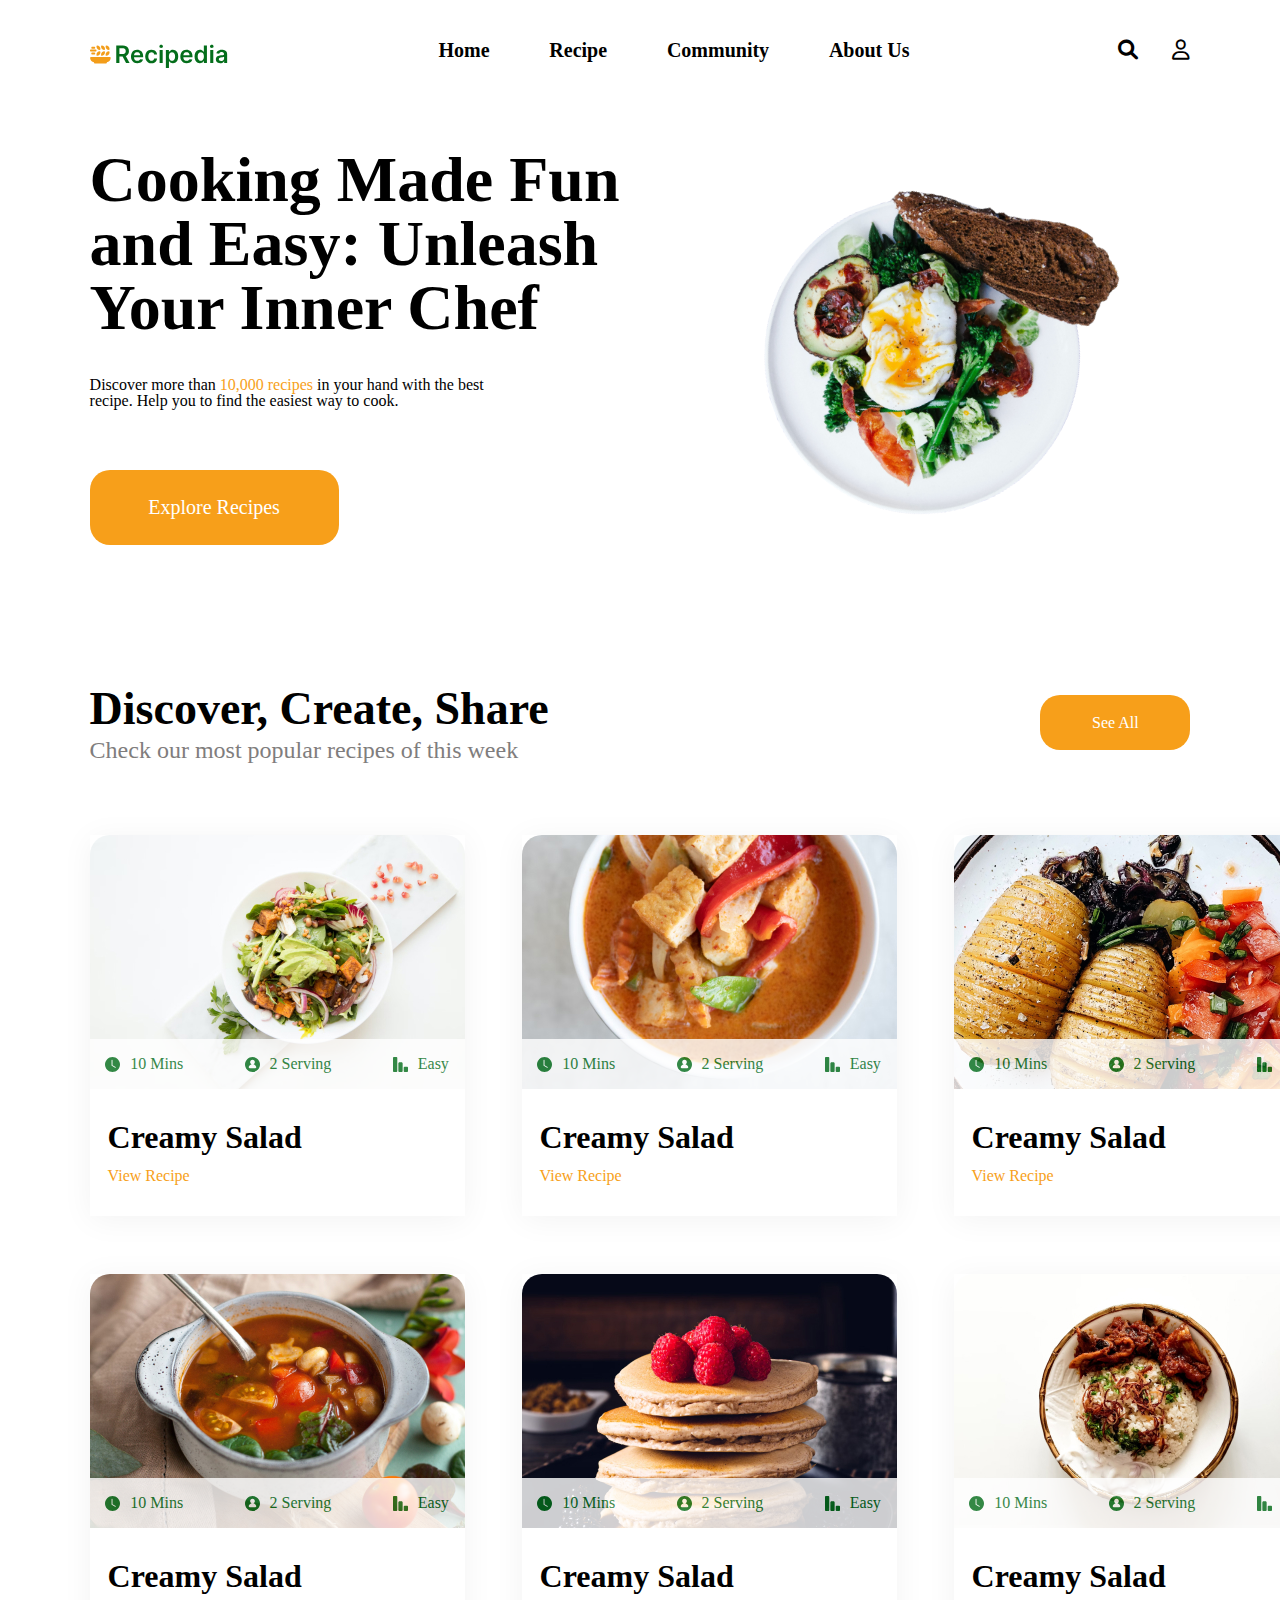
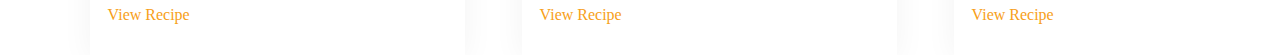
==== index.html @ ea1f7327 "section 2 done" ====
<!DOCTYPE html>
<html lang="en">
<head>
    <meta charset="UTF-8">
    <meta name="viewport" content="width=device-width, initial-scale=1.0">
    <meta name="description" content="Final Project">
    <meta name="keywords" content="HTML,CSS,JavaScript">
    <meta name="author" content="Rusudan Ninidze">
    <meta property="og:title" content="Recipedia" />
    <meta property="og:type" content="website" />
    <meta property="og:url" content="https://ruska-n.github.io/Final-Project/" />
    <meta property="og:image" content="https://www.dropbox.com/scl/fi/abe5uyurcc0xrys8nwly7/section1photo.png?rlkey=qqxj7u2aosk6kwp0aqhfj75lk&st=7ld9cmni&dl=0" />
    <title>Home</title>
    
    <link rel="stylesheet" href="css/reset.css">
    <link rel="stylesheet" href="css/style.css">
    <link rel="stylesheet" href="css/font.css">
    <link rel="stylesheet" href="css/media.css">
    <link rel="stylesheet" href="https://cdnjs.cloudflare.com/ajax/libs/font-awesome/6.0.0/css/all.min.css">
</head>
<body>
    <header>
        <div class="header-block">
            <a href="index.html"><img src="images/logo.svg" alt="logo"></a>
            <nav>
                <ul class="ul-el">
                    <li><a href="index.html">Home</a></li>
                    <li><a href="#">Recipe</a></li>
                    <li><a href="#">Community</a></li>
                    <li><a href="#">About Us</a></li>
                </ul>
            </nav>
            <div>
                <i class="fa-solid fa-magnifying-glass" style="font-size: 20px;"></i>
                <i class="fa-regular fa-user" style="font-size: 20px;"></i>
            </div>
        </div>
    </header>
    <section>
        <div class="section1">
            <div class="section-1-left">
                <div class="main-title">
                    <h1>Cooking Made Fun and Easy: Unleash Your Inner Chef</h1>
                    <p>Discover more than <span style="color: var(--orange);">10,000 recipes</span> in your hand with the best recipe. Help you to find the easiest way to cook.</p>
                </div>
                <div class="orange-click">
                    <p>Explore Recipes</p>
                </div>
            </div>
            <div class="section-1-right">
                <img src="images/section1photo.png" alt="section1photo">
            </div>
        </div>
    </section>
    <section>
        <div class="section2">
            <div class="section-2-title">
                <div class="title-2">
                    <h2>Discover, Create, Share</h2>
                    <p>Check our most popular recipes of this week</p>
                </div>
                <div class="see-all">
                    <p>See All</p>
                </div>
            </div>
            <div class="section-2-grid">
                <div class="recipe">
                    <div class="plate recipe-1">
                        <div class="text-on-plate">
                            <div class="green-icons">
                                <img src="images/clock-icon.svg" alt="clock" class="icon">
                                <p>10 Mins</p>
                            </div>
                            <div class="green-icons">
                                <img src="images/user-icon.svg" alt="person" class="icon">
                                <p>2 Serving</p>
                            </div>
                            <div class="green-icons">
                                <img src="images/stairs-icon.svg" alt="level" class="icon">
                                <p>Easy</p>
                            </div>
                        </div>
                    </div>
                    <div class="recipe-title">
                        <h3>Creamy Salad</h3>
                        <p class="view-recipe">View Recipe</p>
                    </div>
                </div>
                <div class="recipe">
                    <div class="plate recipe-2">
                        <div class="text-on-plate">
                            <div class="green-icons">
                                <img src="images/clock-icon.svg" alt="clock" class="icon">
                                <p>10 Mins</p>
                            </div>
                            <div class="green-icons">
                                <img src="images/user-icon.svg" alt="person" class="icon">
                                <p>2 Serving</p>
                            </div>
                            <div class="green-icons">
                                <img src="images/stairs-icon.svg" alt="level" class="icon">
                                <p>Easy</p>
                            </div>
                        </div>
                    </div>
                    <div class="recipe-title">
                        <h3>Creamy Salad</h3>
                        <p class="view-recipe">View Recipe</p>
                    </div>
                </div>
                <div class="recipe">
                    <div class="plate recipe-3">
                        <div class="text-on-plate">
                            <div class="green-icons">
                                <img src="images/clock-icon.svg" alt="clock" class="icon">
                                <p>10 Mins</p>
                            </div>
                            <div class="green-icons">
                                <img src="images/user-icon.svg" alt="person" class="icon">
                                <p>2 Serving</p>
                            </div>
                            <div class="green-icons">
                                <img src="images/stairs-icon.svg" alt="level" class="icon">
                                <p>Easy</p>
                            </div>
                        </div>
                    </div>
                    <div class="recipe-title">
                        <h3>Creamy Salad</h3>
                        <p class="view-recipe">View Recipe</p>
                    </div>
                </div>
                <div class="recipe">
                    <div class="plate recipe-4">
                        <div class="text-on-plate">
                            <div class="green-icons">
                                <img src="images/clock-icon.svg" alt="clock" class="icon">
                                <p>10 Mins</p>
                            </div>
                            <div class="green-icons">
                                <img src="images/user-icon.svg" alt="person" class="icon">
                                <p>2 Serving</p>
                            </div>
                            <div class="green-icons">
                                <img src="images/stairs-icon.svg" alt="level" class="icon">
                                <p>Easy</p>
                            </div>
                        </div>
                    </div>
                    <div class="recipe-title">
                        <h3>Creamy Salad</h3>
                        <p class="view-recipe">View Recipe</p>
                    </div>
                </div>
                <div class="recipe">
                    <div class="plate recipe-5">
                        <div class="text-on-plate">
                            <div class="green-icons">
                                <img src="images/clock-icon.svg" alt="clock" class="icon">
                                <p>10 Mins</p>
                            </div>
                            <div class="green-icons">
                                <img src="images/user-icon.svg" alt="person" class="icon">
                                <p>2 Serving</p>
                            </div>
                            <div class="green-icons">
                                <img src="images/stairs-icon.svg" alt="level" class="icon">
                                <p>Easy</p>
                            </div>
                        </div>
                    </div>
                    <div class="recipe-title">
                        <h3>Creamy Salad</h3>
                        <p class="view-recipe">View Recipe</p>
                    </div>
                </div>
                <div class="recipe">
                    <div class="plate recipe-6">
                        <div class="text-on-plate">
                            <div class="green-icons">
                                <img src="images/clock-icon.svg" alt="clock" class="icon">
                                <p>10 Mins</p>
                            </div>
                            <div class="green-icons">
                                <img src="images/user-icon.svg" alt="person" class="icon">
                                <p>2 Serving</p>
                            </div>
                            <div class="green-icons">
                                <img src="images/stairs-icon.svg" alt="level" class="icon">
                                <p>Easy</p>
                            </div>
                        </div>
                    </div>
                    <div class="recipe-title">
                        <h3>Creamy Salad</h3>
                        <p class="view-recipe">View Recipe</p>
                    </div>
                </div>
            </div>

        </div>
    </section>
    
</body>
</html>
---- css/style.css ----
:root {
    --orange: #F79F1A;
    --green: #046E1B;
}

/* header styles */
.header-block {
    padding-top: 40px;
    padding-bottom: 40px;
    margin: 0 auto;
    display: flex;
    justify-content: space-between;
    width: 86%;
}
.ul-el {
    display: flex;
    width: 471px;
    column-gap: 50px;
    justify-content: space-between;
    font-size: 20px;
    font-weight: bold;
}
.fa-solid {
    margin-right: 30px;
}
a {
    color: black;
}

/* section 1 styles */
.section1 {
    max-width: 1239.53px;
    width: 86%;
    margin: 0 auto;
    display: flex;
    align-items: center;
}
.section-1-left {
    max-width: 610px;
}
.main-title h1 {
    font-size: 64px;
    font-weight: bold;
}
.main-title p {
    margin-top: 37px;
    margin-bottom: 61px;
    max-width: 424px;
}
.orange-click {
    width: 249px;
    height: 75px;
    background-color: var(--orange);
    color: white;
    border-radius: 20px;
    align-content: center;
    text-align: center;
    font-size: 20px;
}
.section-1-right {
    max-width: 629.53px;
    max-height: 680px;
}
.section-1-right img {
    width: 100%;
    height: 100%;
}

/* section 2 styles */
.section2 {
    max-width: 1239.53px;
    width: 86%;
    margin: 0 auto;
    padding-top: 100px;
}
.section-2-title {
    display: flex;
    justify-content: space-between;
    align-items: center;
    margin-bottom: 70px;
}
.title-2 h2 {
    font-size: 46px;
    font-weight: bold;
    line-height: 55.7px;
}
.title-2 p {
    font-size: 24px;
    color: #7F7D7D;
    line-height: 29px;
}
.see-all {
    width: 150px;
    height: 55px;
    background-color: var(--orange);
    color: white;
    align-content: center;
    text-align: center;
    border-radius: 20px;
}
.section-2-grid {
    display: grid;
    width: 100%;
    grid-template-columns: repeat(3, 1fr);
    gap: 58px 57px;
}
.plate {
    width: 375px;
    height: 254px;
    position: relative;
    border-radius: 20px 20px 0 0;
}
.recipe-1{
    background-image: url(../images/image8.jpg);
    background-size: cover;
    background-position: center;
}
.recipe-2{
    background-image: url(../images/image11.jpg);
    background-size: cover;
    background-position: center;
}
.recipe-3{
    background-image: url(../images/image7.jpg);
    background-size: cover;
    background-position: center;
}
.recipe-4{
    background-image: url(../images/image10.jpg);
    background-size: cover;
    background-position: center;
}
.recipe-5{
    background-image: url(../images/image6.jpg);
    background-size: cover;
    background-position: center;
}
.recipe-6{
    background-image: url(../images/image9.jpg);
    background-size: cover;
    background-position: center;
}
.text-on-plate {
    position: absolute;
    bottom: 0;
    width: 100%;
    height: 50px;
    background-color: white;
    color: var(--green);
    opacity: 0.8;
    display: flex;
    justify-content: space-around;
    gap: 30px;
}
.green-icons {
    display: flex;
    align-items: center;
    gap: 10px
}
.icon {
    width: 15px;
    height: 15px;
}
.recipe-title {
    padding: 32px 0 32px 18px;
}
.recipe-title h3 {
    font-size: 32px;
    font-weight: 600;
    margin-bottom: 15px;
}
.view-recipe {
    color: var(--orange);
}
.recipe {
    box-shadow: 0px 4px 30px rgba(0, 0, 0, 0.05)
}
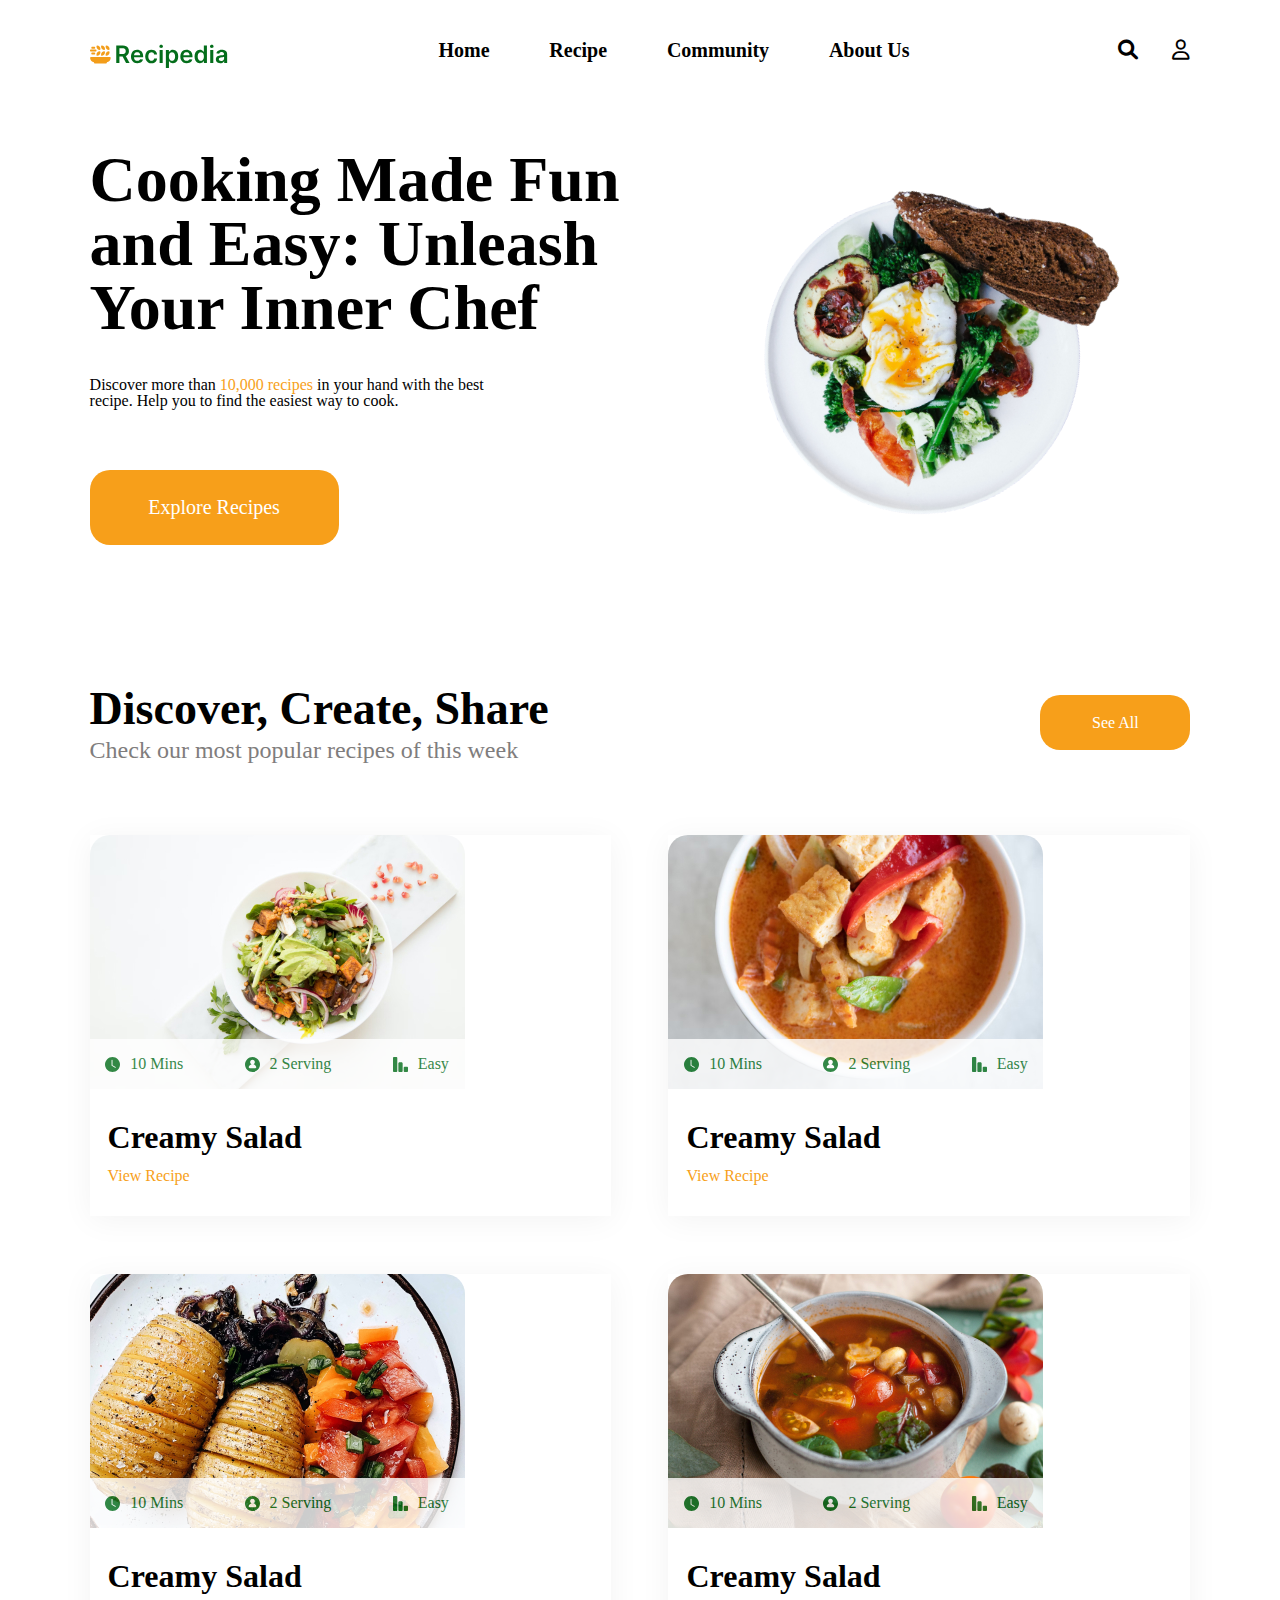
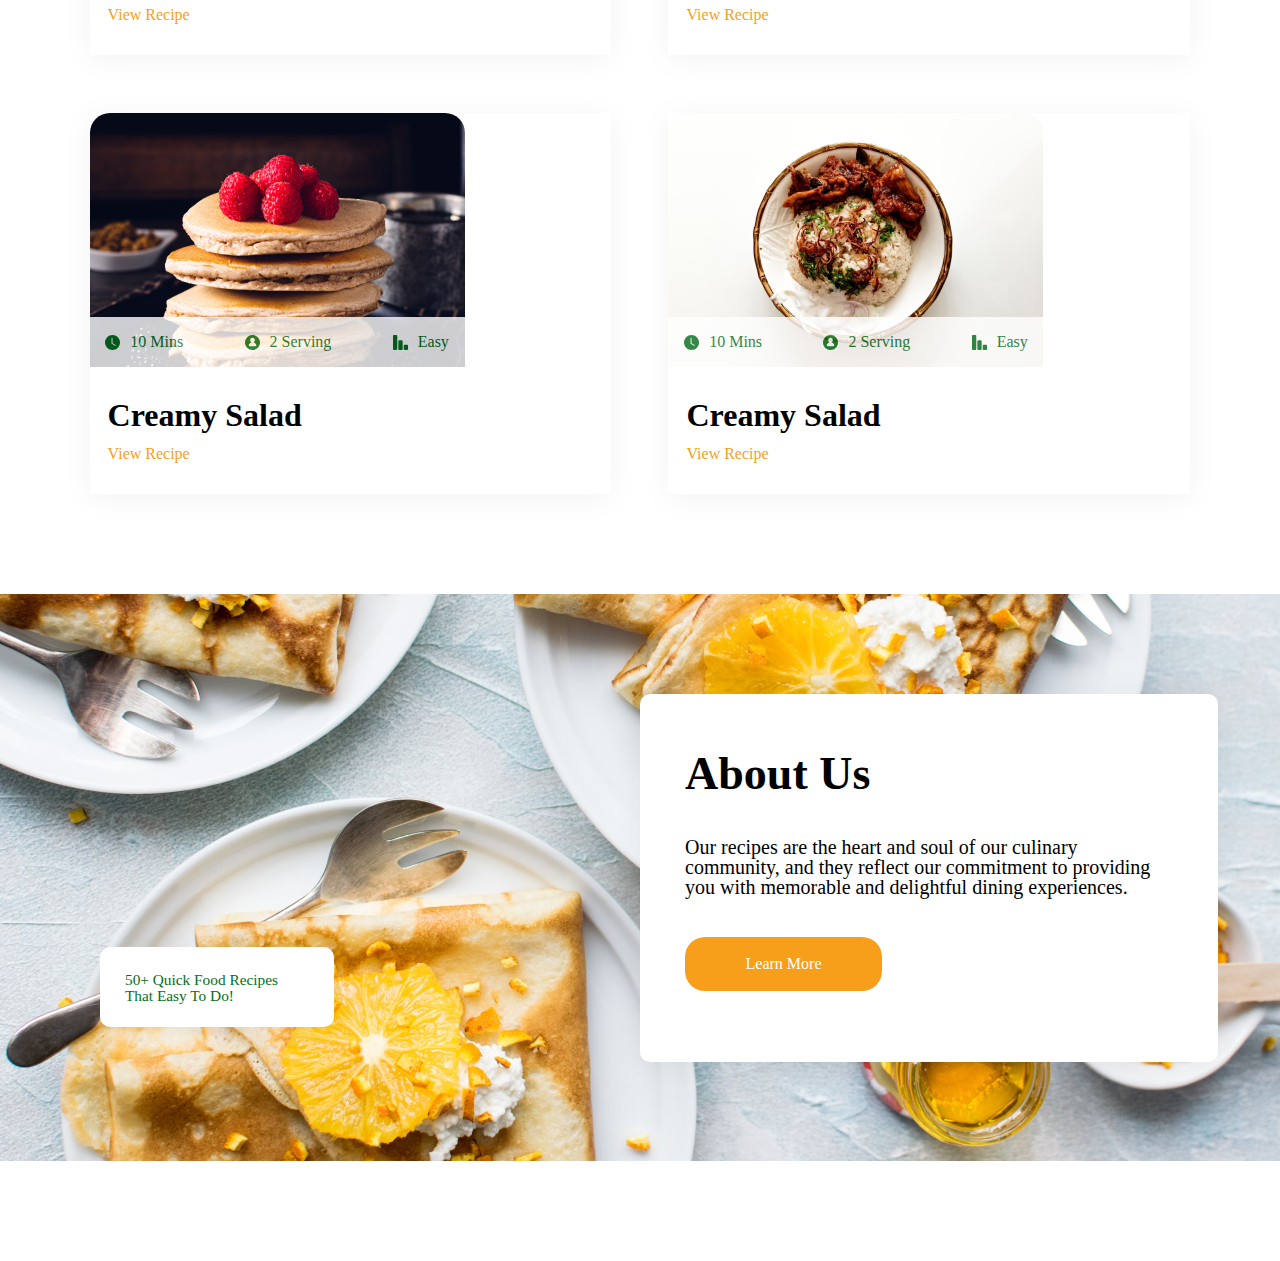
==== commit c83891db: "section 3 done" ====
--- a/index.html
+++ b/index.html
@@ -24,10 +24,10 @@
             <a href="index.html"><img src="images/logo.svg" alt="logo"></a>
             <nav>
                 <ul class="ul-el">
-                    <li><a href="index.html">Home</a></li>
-                    <li><a href="#">Recipe</a></li>
-                    <li><a href="#">Community</a></li>
-                    <li><a href="#">About Us</a></li>
+                    <li><a class="nav-a" href="index.html">Home</a></li>
+                    <li><a class="nav-a" href="#rec-sec">Recipe</a></li>
+                    <li><a class="nav-a" href="#">Community</a></li>
+                    <li><a class="nav-a" href="#about-section">About Us</a></li>
                 </ul>
             </nav>
             <div>
@@ -52,7 +52,7 @@
             </div>
         </div>
     </section>
-    <section>
+    <section id="rec-sec">
         <div class="section2">
             <div class="section-2-title">
                 <div class="title-2">
@@ -83,7 +83,7 @@
                     </div>
                     <div class="recipe-title">
                         <h3>Creamy Salad</h3>
-                        <p class="view-recipe">View Recipe</p>
+                        <p><a href="#section3" class="view-recipe">View Recipe</a></p>
                     </div>
                 </div>
                 <div class="recipe">
@@ -105,7 +105,7 @@
                     </div>
                     <div class="recipe-title">
                         <h3>Creamy Salad</h3>
-                        <p class="view-recipe">View Recipe</p>
+                        <p><a href="#section3" class="view-recipe">View Recipe</a></p>
                     </div>
                 </div>
                 <div class="recipe">
@@ -127,7 +127,7 @@
                     </div>
                     <div class="recipe-title">
                         <h3>Creamy Salad</h3>
-                        <p class="view-recipe">View Recipe</p>
+                        <p><a href="#section3" class="view-recipe">View Recipe</a></p>
                     </div>
                 </div>
                 <div class="recipe">
@@ -149,7 +149,7 @@
                     </div>
                     <div class="recipe-title">
                         <h3>Creamy Salad</h3>
-                        <p class="view-recipe">View Recipe</p>
+                        <p><a href="#section3" class="view-recipe">View Recipe</a></p>
                     </div>
                 </div>
                 <div class="recipe">
@@ -171,7 +171,7 @@
                     </div>
                     <div class="recipe-title">
                         <h3>Creamy Salad</h3>
-                        <p class="view-recipe">View Recipe</p>
+                        <p><a href="#section3" class="view-recipe">View Recipe</a></p>
                     </div>
                 </div>
                 <div class="recipe">
@@ -193,11 +193,28 @@
                     </div>
                     <div class="recipe-title">
                         <h3>Creamy Salad</h3>
-                        <p class="view-recipe">View Recipe</p>
+                        <p><a href="#section3" class="view-recipe">View Recipe</a></p>
                     </div>
                 </div>
             </div>
 
+        </div>
+    </section>
+    <section id="about-section">
+        <div class="section3">
+            <div class="tiny-green">
+                <p>50+ Quick Food Recipes 
+                    That Easy To Do!</p>
+            </div>
+            <div class="about">
+                <div class="about-us">
+                    <h2>About Us</h2>
+                    <p>Our recipes are the heart and soul of our culinary community, and they reflect our commitment to providing you with memorable and delightful dining experiences.</p>
+                </div>
+                <div class="learn-more">
+                    <p>Learn More</p>
+                </div>
+            </div>
         </div>
     </section>
     
--- a/css/style.css
+++ b/css/style.css
@@ -2,7 +2,9 @@
     --orange: #F79F1A;
     --green: #046E1B;
 }
-
+html {
+    scroll-behavior: smooth;
+  }
 /* header styles */
 .header-block {
     padding-top: 40px;
@@ -19,6 +21,25 @@
     justify-content: space-between;
     font-size: 20px;
     font-weight: bold;
+}
+.nav-a {
+    position: relative;
+}
+.nav-a::after {
+    content: "";
+    height: 1px;
+    width: 0%;
+    position: absolute;
+    bottom: 0;
+    left: 0;
+    background-color: var(--orange);
+    transition: all 0.5s;
+}
+.nav-a:hover {
+    color: var(--green);
+}
+.nav-a:hover::after {
+    width: 100%;
 }
 .fa-solid {
     margin-right: 30px;
@@ -101,7 +122,7 @@
 .section-2-grid {
     display: grid;
     width: 100%;
-    grid-template-columns: repeat(3, 1fr);
+    grid-template-columns: repeat(auto-fit, minmax(375px, 1fr));
     gap: 58px 57px;
 }
 .plate {
@@ -171,7 +192,80 @@
 }
 .view-recipe {
     color: var(--orange);
+    position: relative;
+}
+.view-recipe::after {
+    content: "";
+    height: 1px;
+    width: 0%;
+    position: absolute;
+    bottom: 0;
+    left: 0;
+    background-color: var(--orange);
+    transition: all 0.5s;
+}
+.view-recipe:hover::after {
+    width: 100%;
 }
 .recipe {
     box-shadow: 0px 4px 30px rgba(0, 0, 0, 0.05)
 }
+
+
+/* section 3 styles */
+.section3 {
+    width: 100%;
+    height: 567px;
+    background-image: url(../images/section3photo.jpg);
+    background-repeat: no-repeat;
+    background-size: cover;
+    background-position: center;
+    margin: 100px 0;
+    position: relative;
+}
+.tiny-green {
+    position: absolute;
+    width: 233.96px;
+    height: 80px;
+    background-color: white;
+    bottom: 134px;
+    left: 100px;
+    border-radius: 20px;
+    font-size: 15.34px;
+    color: var(--green);
+    text-align: left;
+    align-content: center;
+    padding: 25px;
+    border-radius: 10px;
+    box-shadow: 0 0 30px rgba(0, 0, 0, 0.05);
+}
+.about {
+    position: absolute;
+    width: 578px;
+    height: 368px;
+    background-color: white;
+    top: 50%;
+    left: 50%;
+    transform: translatey(-50%);
+    border-radius: 10px;
+    box-shadow: 0 0 30px rgba(0, 0, 0, 0.05);
+    padding: 57px 45px;
+}
+.about-us h2 {
+    font-size: 46px;
+    font-weight: 600;
+}
+.about-us p {
+    font-size: 20px;
+    margin-top: 40px;
+    margin-bottom: 40px;
+}
+.learn-more {
+    width: 197px;
+    height: 54px;
+    background-color: var(--orange);
+    color: white;
+    text-align: center;
+    align-content: center;
+    border-radius: 20px;
+}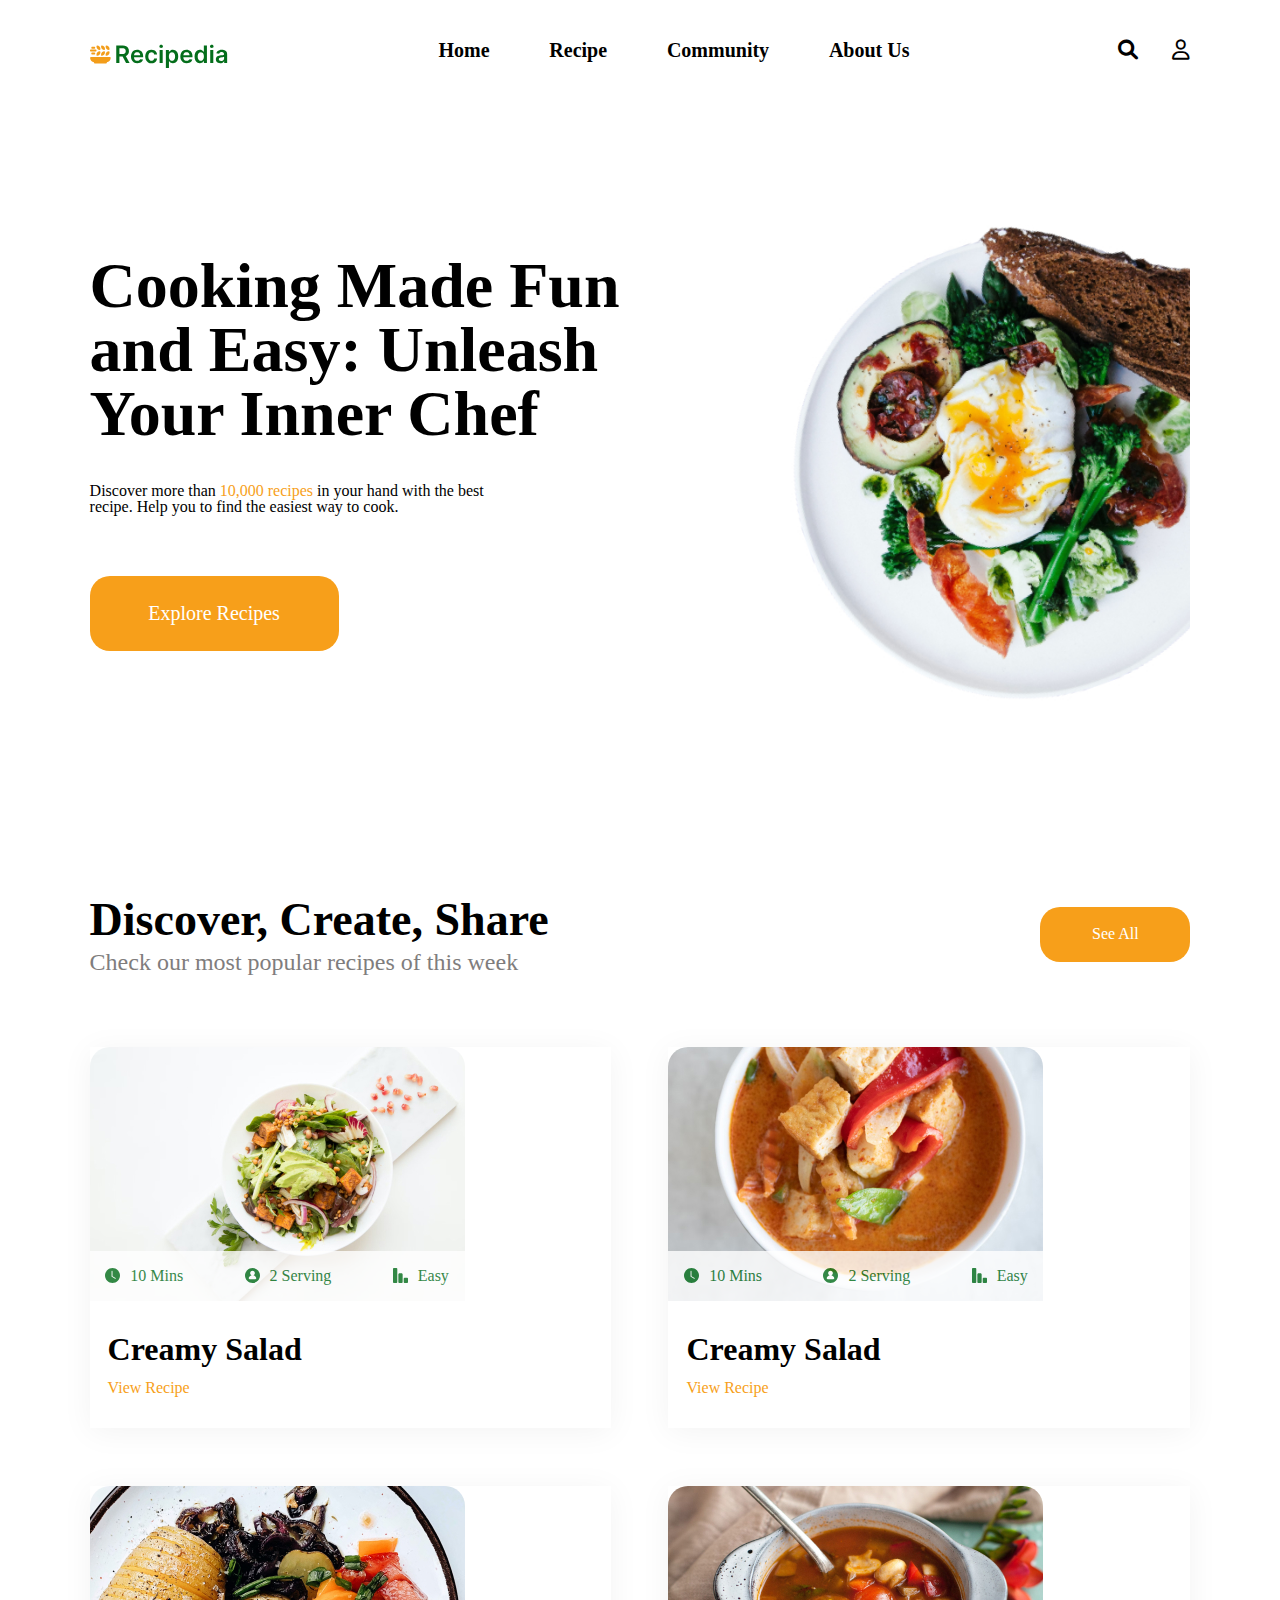
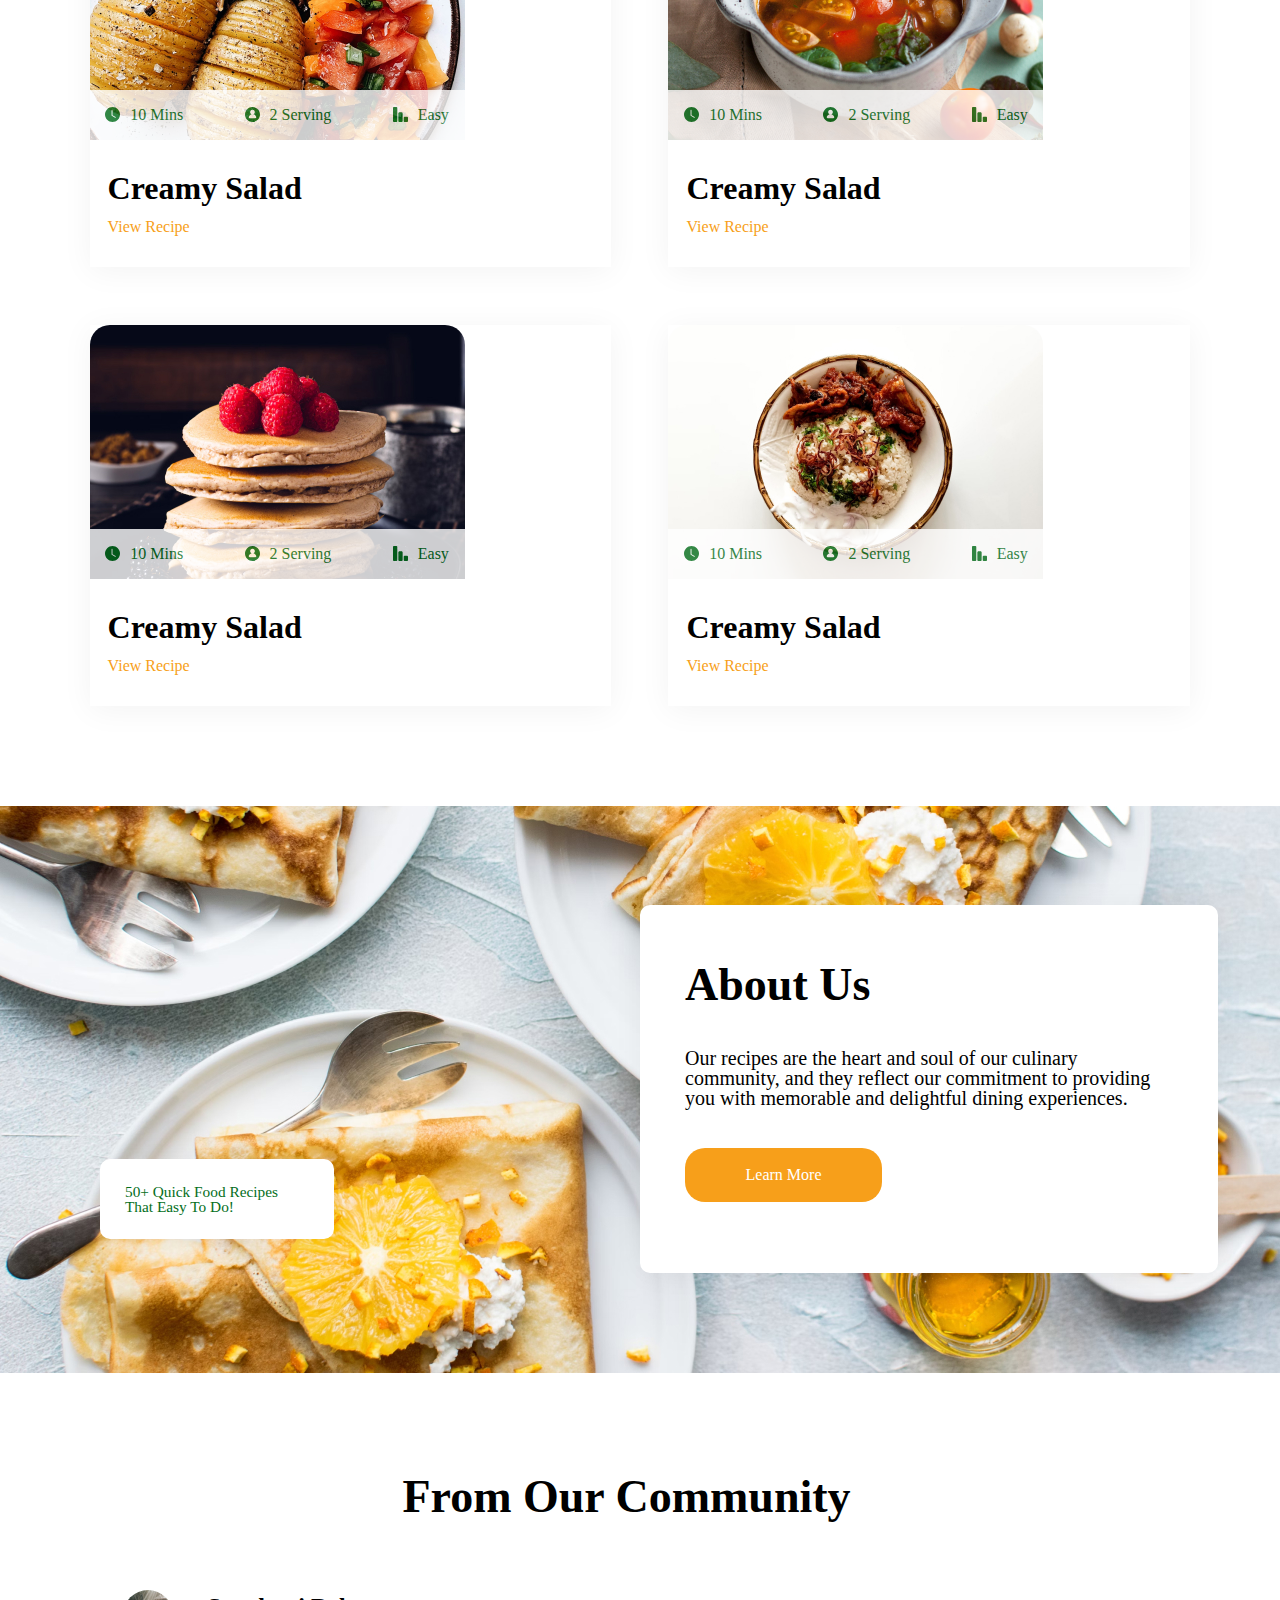
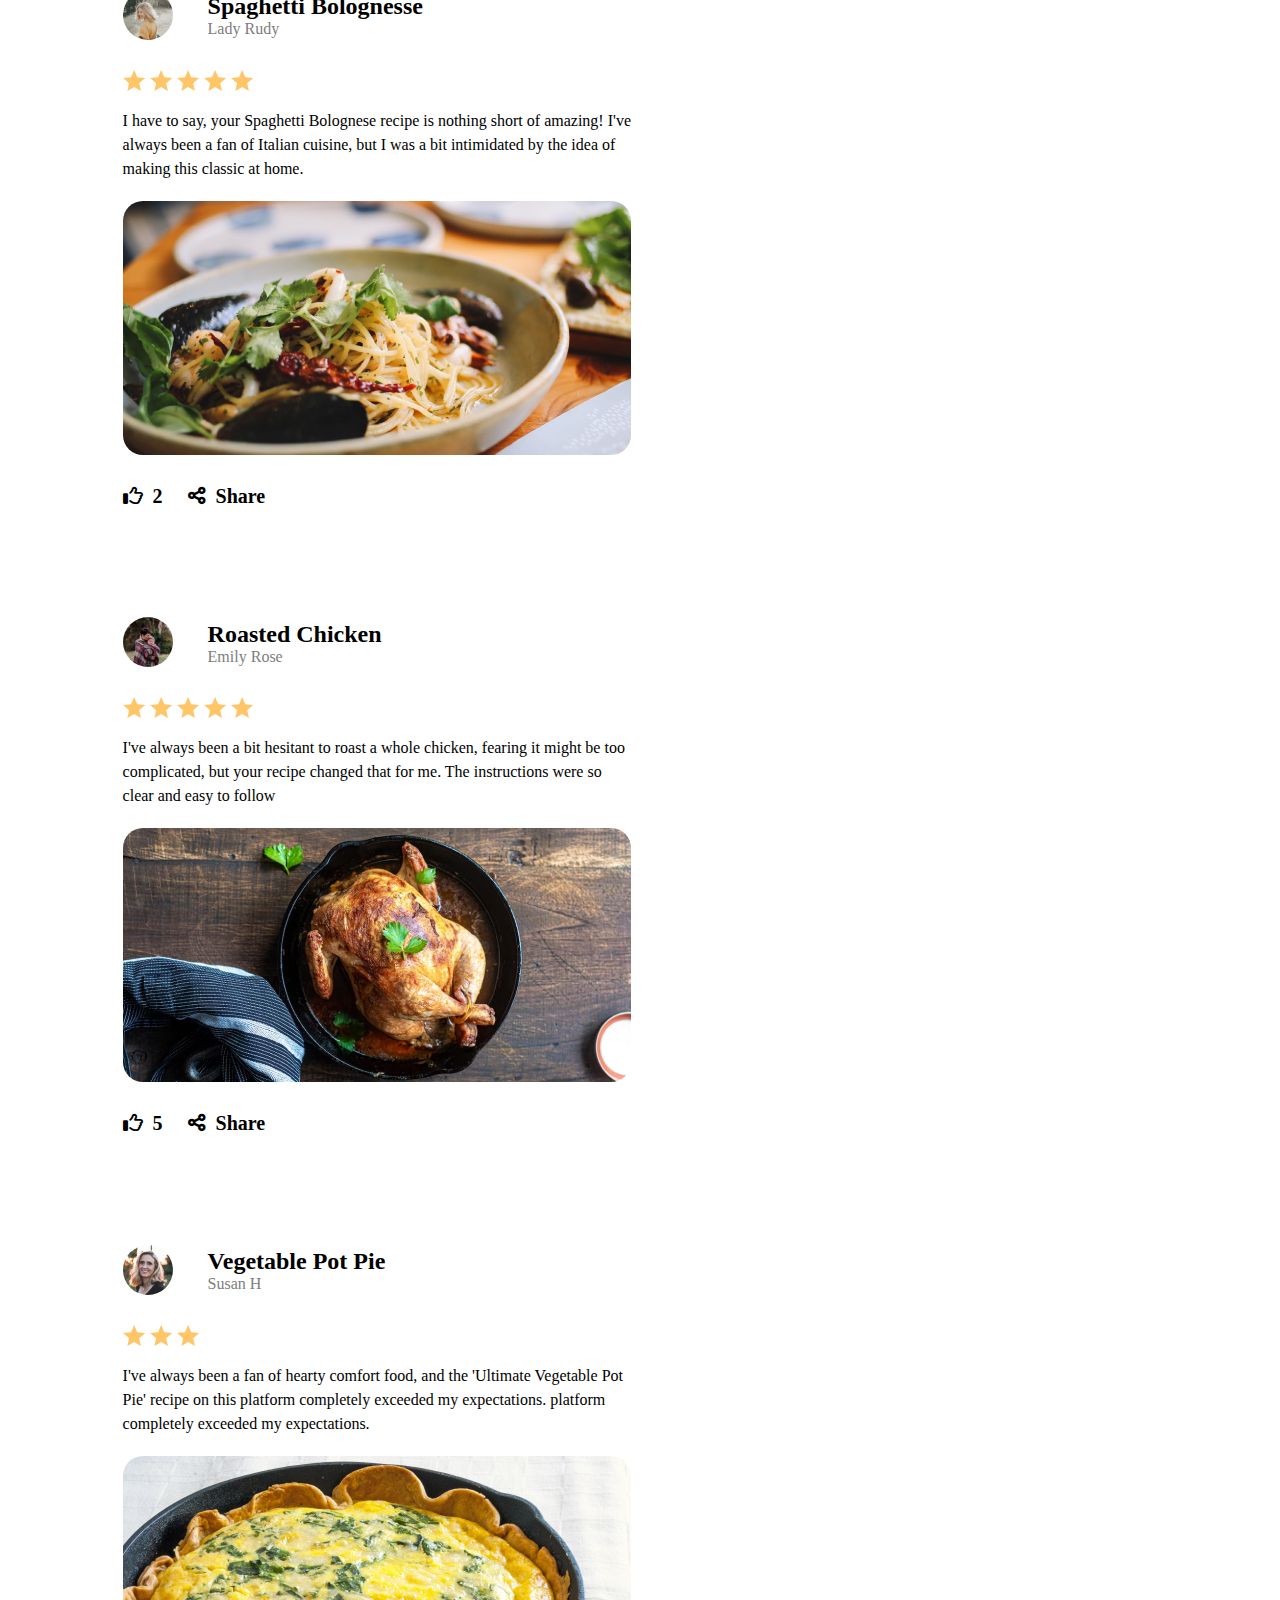
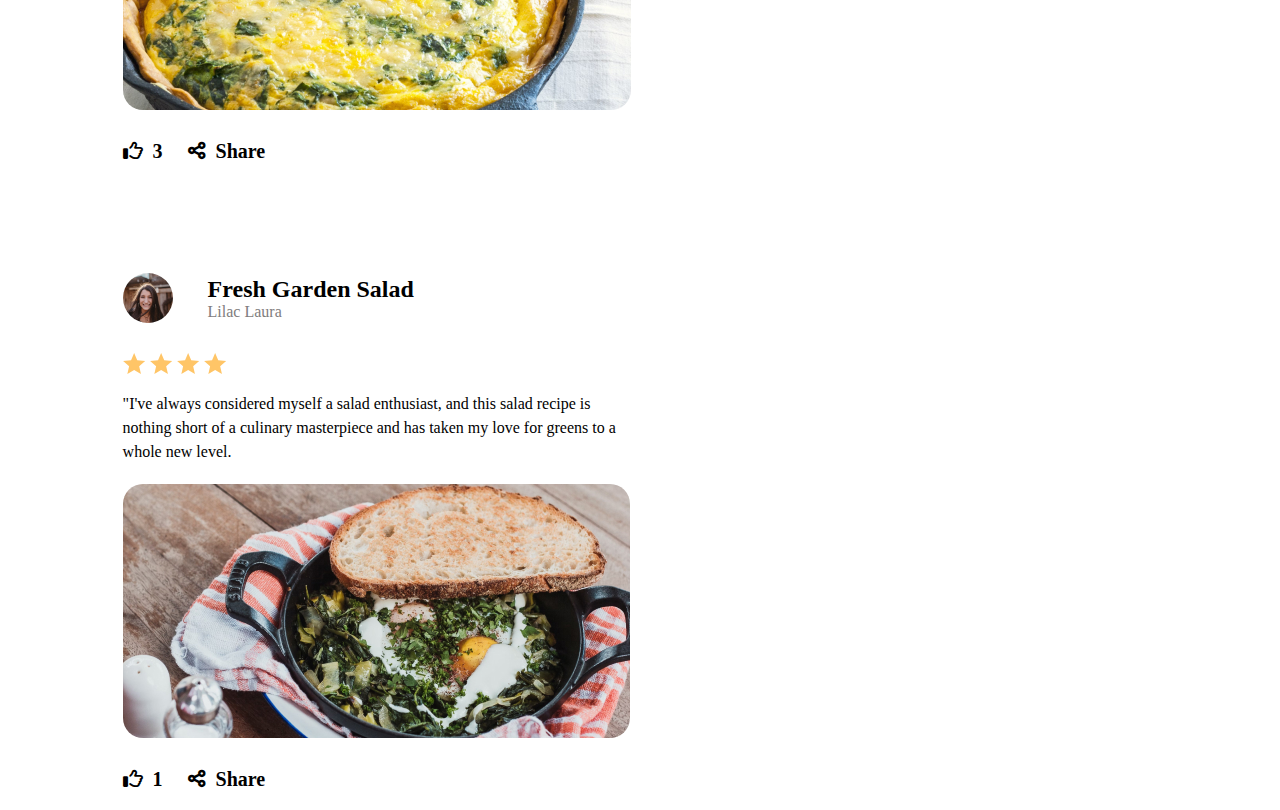
==== commit 7fc3be65: "section 4 done" ====
--- a/index.html
+++ b/index.html
@@ -26,12 +26,12 @@
                 <ul class="ul-el">
                     <li><a class="nav-a" href="index.html">Home</a></li>
                     <li><a class="nav-a" href="#rec-sec">Recipe</a></li>
-                    <li><a class="nav-a" href="#">Community</a></li>
+                    <li><a class="nav-a" href="#community-section">Community</a></li>
                     <li><a class="nav-a" href="#about-section">About Us</a></li>
                 </ul>
             </nav>
             <div>
-                <i class="fa-solid fa-magnifying-glass" style="font-size: 20px;"></i>
+                <i class="fa-solid fa-magnifying-glass search-icon" style="font-size: 20px;"></i>
                 <i class="fa-regular fa-user" style="font-size: 20px;"></i>
             </div>
         </div>
@@ -44,11 +44,11 @@
                     <p>Discover more than <span style="color: var(--orange);">10,000 recipes</span> in your hand with the best recipe. Help you to find the easiest way to cook.</p>
                 </div>
                 <div class="orange-click">
-                    <p>Explore Recipes</p>
+                    <p><a href="#rec-sec">Explore Recipes</a></p>
                 </div>
             </div>
             <div class="section-1-right">
-                <img src="images/section1photo.png" alt="section1photo">
+                <!-- <img src="images/section1photo.jpg" alt="section1photo"> -->
             </div>
         </div>
     </section>
@@ -217,6 +217,132 @@
             </div>
         </div>
     </section>
-    
+    <section id="community-section">
+        <div class="section4">
+            <div class="section-4-title">
+                <h2>From Our Community</h2>
+            </div>
+            <div class="review-grid">
+                <div class="review-box">
+                    <div class="person">
+                        <img src="images/person1.jpg" alt="person1">
+                        <div class="dish-name">
+                            <h4>Spaghetti Bolognesse</h4>
+                            <h6>Lady Rudy</h6>
+                        </div>
+                    </div>
+                    <div class="star-icons">
+                        <img src="images/star-icon.svg" alt="star">
+                        <img src="images/star-icon.svg" alt="star">
+                        <img src="images/star-icon.svg" alt="star">
+                        <img src="images/star-icon.svg" alt="star">
+                        <img src="images/star-icon.svg" alt="star">
+                        <p>I have to say, your Spaghetti Bolognese recipe is nothing short of amazing! I've always been a fan of Italian cuisine, but I was a bit intimidated by the idea of making this classic at home.</p>
+                    </div>
+                    <div class="dish-image">
+                        <img src="images/dish1.jpg" alt="dish1">
+                    </div>
+                    <div class="like-share">
+                        <div class="like">
+                            <i class="fa-regular fa-thumbs-up like-icon"></i>
+                            <p class="ls">2</p>
+                        </div>
+                        <div class="like">
+                            <i class="fa-solid fa-share-nodes share-icon"></i>
+                            <p class="ls">Share</p>
+                        </div>
+                    </div>
+                </div>
+                <div class="review-box">
+                    <div class="person">
+                        <img src="images/person2.jpg" alt="person2">
+                        <div class="dish-name">
+                            <h4>Roasted Chicken</h4>
+                            <h6>Emily Rose</h6>
+                        </div>
+                    </div>
+                    <div class="star-icons">
+                        <img src="images/star-icon.svg" alt="star">
+                        <img src="images/star-icon.svg" alt="star">
+                        <img src="images/star-icon.svg" alt="star">
+                        <img src="images/star-icon.svg" alt="star">
+                        <img src="images/star-icon.svg" alt="star">
+                        <p>I've always been a bit hesitant to roast a whole chicken, fearing it might be too complicated, but your recipe changed that for me. The instructions were so clear and easy to follow</p>
+                    </div>
+                    <div class="dish-image">
+                        <img src="images/dish2.jpg" alt="dish2">
+                    </div>
+                    <div class="like-share">
+                        <div class="like">
+                            <i class="fa-regular fa-thumbs-up like-icon"></i>
+                            <p class="ls">5</p>
+                        </div>
+                        <div class="like">
+                            <i class="fa-solid fa-share-nodes share-icon"></i>
+                            <p class="ls">Share</p>
+                        </div>
+                    </div>
+                </div>
+                <div class="review-box">
+                    <div class="person">
+                        <img src="images/person3.jpg" alt="person3">
+                        <div class="dish-name">
+                            <h4>Vegetable Pot Pie</h4>
+                            <h6>Susan H</h6>
+                        </div>
+                    </div>
+                    <div class="star-icons">
+                        <img src="images/star-icon.svg" alt="star">
+                        <img src="images/star-icon.svg" alt="star">
+                        <img src="images/star-icon.svg" alt="star">
+                        <p>I've always been a fan of hearty comfort food, and the 'Ultimate Vegetable Pot Pie' recipe on this platform completely exceeded my expectations. platform completely exceeded my expectations.</p>
+                    </div>
+                    <div class="dish-image">
+                        <img src="images/dish3.jpg" alt="dish3">
+                    </div>
+                    <div class="like-share">
+                        <div class="like">
+                            <i class="fa-regular fa-thumbs-up like-icon"></i>
+                            <p class="ls">3</p>
+                        </div>
+                        <div class="like">
+                            <i class="fa-solid fa-share-nodes share-icon"></i>
+                            <p class="ls">Share</p>
+                        </div>
+                    </div>
+                </div>
+                <div class="review-box">
+                    <div class="person">
+                        <img src="images/person4.jpg" alt="person4">
+                        <div class="dish-name">
+                            <h4>Fresh Garden Salad</h4>
+                            <h6>Lilac Laura</h6>
+                        </div>
+                    </div>
+                    <div class="star-icons">
+                        <img src="images/star-icon.svg" alt="star">
+                        <img src="images/star-icon.svg" alt="star">
+                        <img src="images/star-icon.svg" alt="star">
+                        <img src="images/star-icon.svg" alt="star">
+                        <p>"I've always considered myself a salad enthusiast, and this salad recipe is nothing short of a culinary masterpiece and has taken my love for greens to a whole new level.</p>
+                    </div>
+                    <div class="dish-image">
+                        <img src="images/dish4.jpg" alt="dish4">
+                    </div>
+                    <div class="like-share">
+                        <div class="like">
+                            <i class="fa-regular fa-thumbs-up like-icon"></i>
+                            <p class="ls">1</p>
+                        </div>
+                        <div class="like">
+                            <i class="fa-solid fa-share-nodes share-icon"></i>
+                            <p class="ls">Share</p>
+                        </div>
+                    </div>
+                </div>
+            </div>
+            
+        </div>
+    </section>
 </body>
 </html>--- a/css/style.css
+++ b/css/style.css
@@ -41,7 +41,7 @@
 .nav-a:hover::after {
     width: 100%;
 }
-.fa-solid {
+.search-icon {
     margin-right: 30px;
 }
 a {
@@ -78,14 +78,16 @@
     text-align: center;
     font-size: 20px;
 }
+.orange-click p a {
+    color: white;
+}
 .section-1-right {
-    max-width: 629.53px;
-    max-height: 680px;
-}
-.section-1-right img {
-    width: 100%;
-    height: 100%;
-}
+    width: 629.53px;
+    height: 680px;
+    background-image: url(../images/section1photo.jpg);
+    background-size: cover;
+}
+
 
 /* section 2 styles */
 .section2 {
@@ -268,4 +270,80 @@
     text-align: center;
     align-content: center;
     border-radius: 20px;
+}
+
+/* section 4 styles */
+.section4 {
+    max-width: 1240px;
+    width: 86%;
+    margin: 0 auto;
+}
+.section-4-title {
+    max-width: 475px;
+    font-size: 46px;
+    font-weight: 600;
+    margin: 101px auto 70px auto;
+    justify-content: center;
+    align-items: center;
+}
+.review-grid {
+    display: grid;
+    width: 100%;
+    grid-template-columns: repeat(auto-fit, minmax(575px, 1fr));
+    gap: 90px;
+}
+.review-box {
+    padding-left: 33px;
+}
+.person {
+    display: flex;
+    gap: 35px;
+    align-items: center;
+}
+.person img {
+    border-radius: 25px;
+}
+.dish-name h4 {
+    font-size: 24px;
+    font-weight: 600;
+    line-height: 29px;
+}
+.dish-name h6 {
+    color: #7F7D7D;
+}
+.star-icons {
+    margin-top: 30px;
+}
+.star-icons p {
+    width: 510px;
+    line-height: 24px;
+    margin-top: 15px;
+}
+.dish-image {
+    margin-top: 20px;
+    margin-bottom: 28px;
+}
+.dish-image img {
+    border-radius: 20px;
+}
+.like-share {
+    display: flex;
+    gap: 25px;
+    align-content: center;
+    align-items: center;
+    margin-bottom: 21.65px;
+}
+.like {
+    display: flex;
+}
+.ls {
+    font-size: 20px;
+    font-weight: 600;
+    margin-left: 10px;
+}
+.share-icon, .like-icon {
+    font-size: 20px;
+}
+.share-icon:hover, .like-icon:hover {
+    color: blue;
 }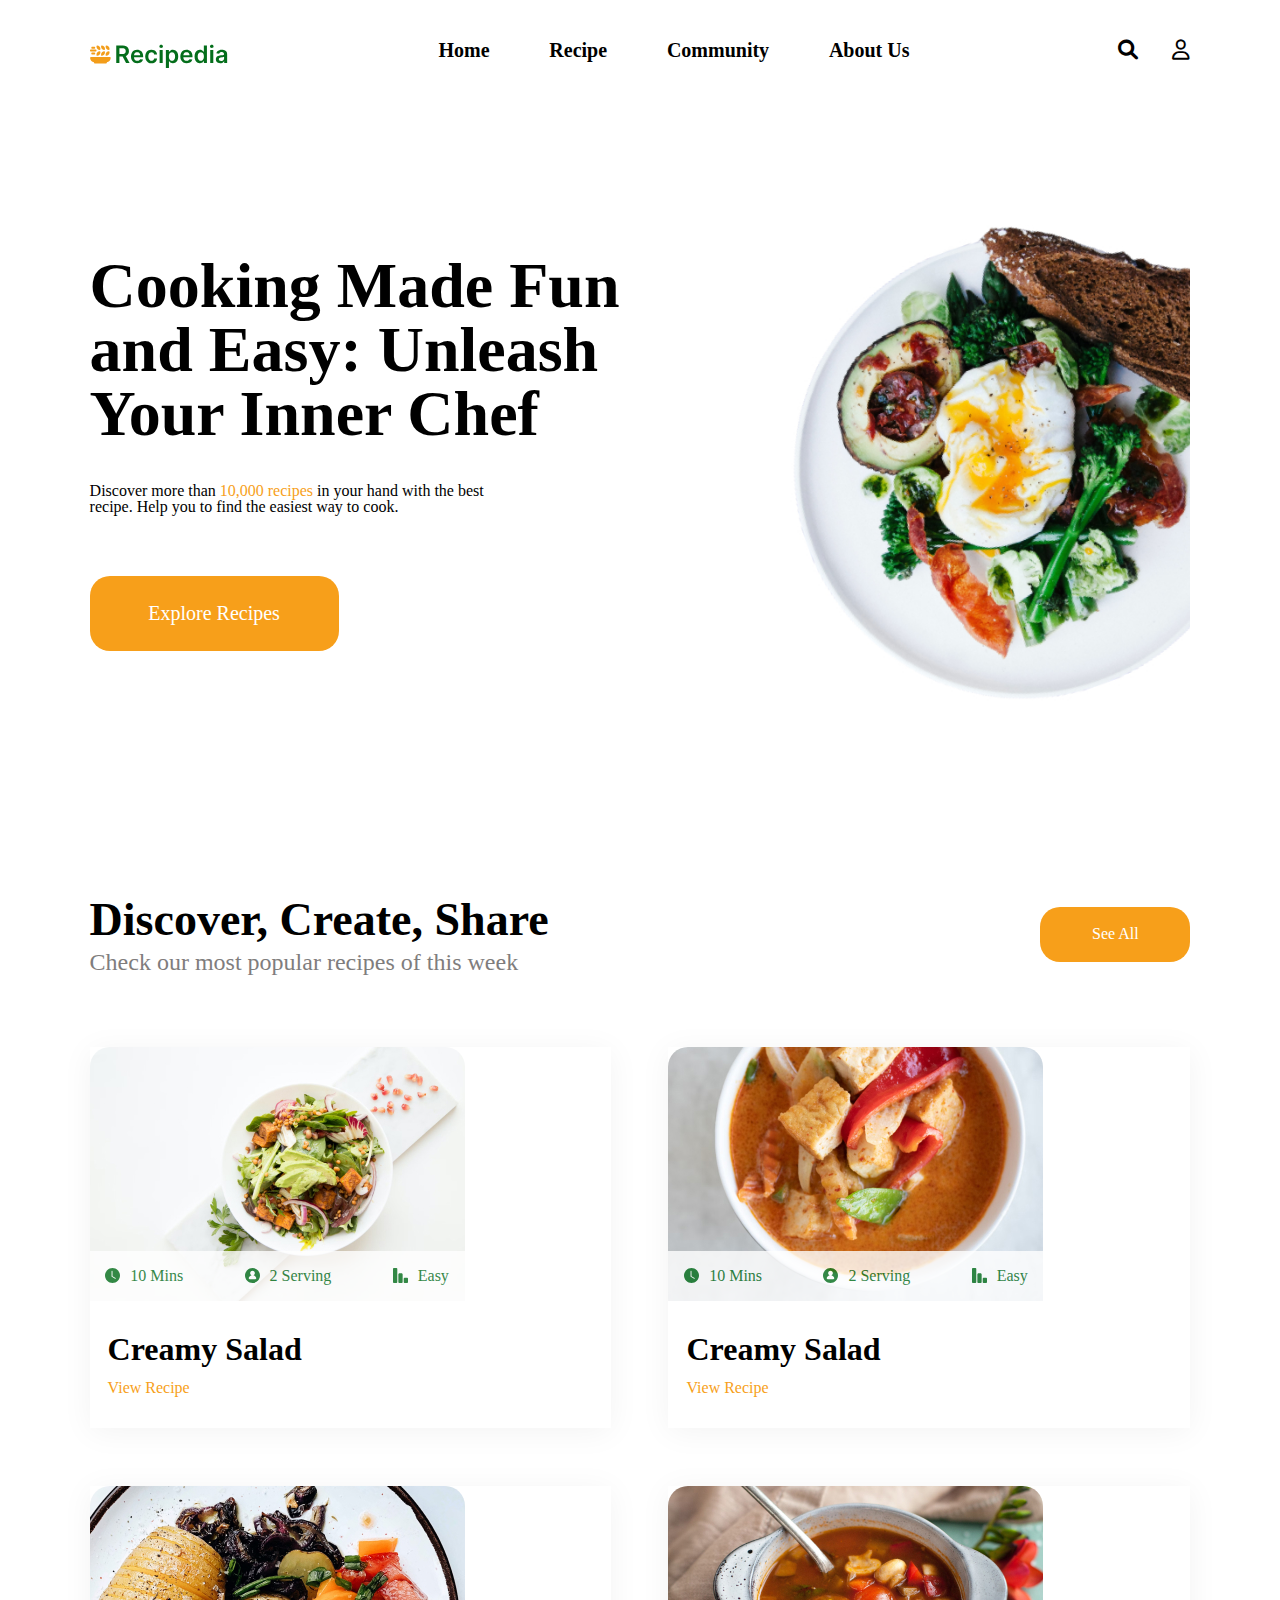
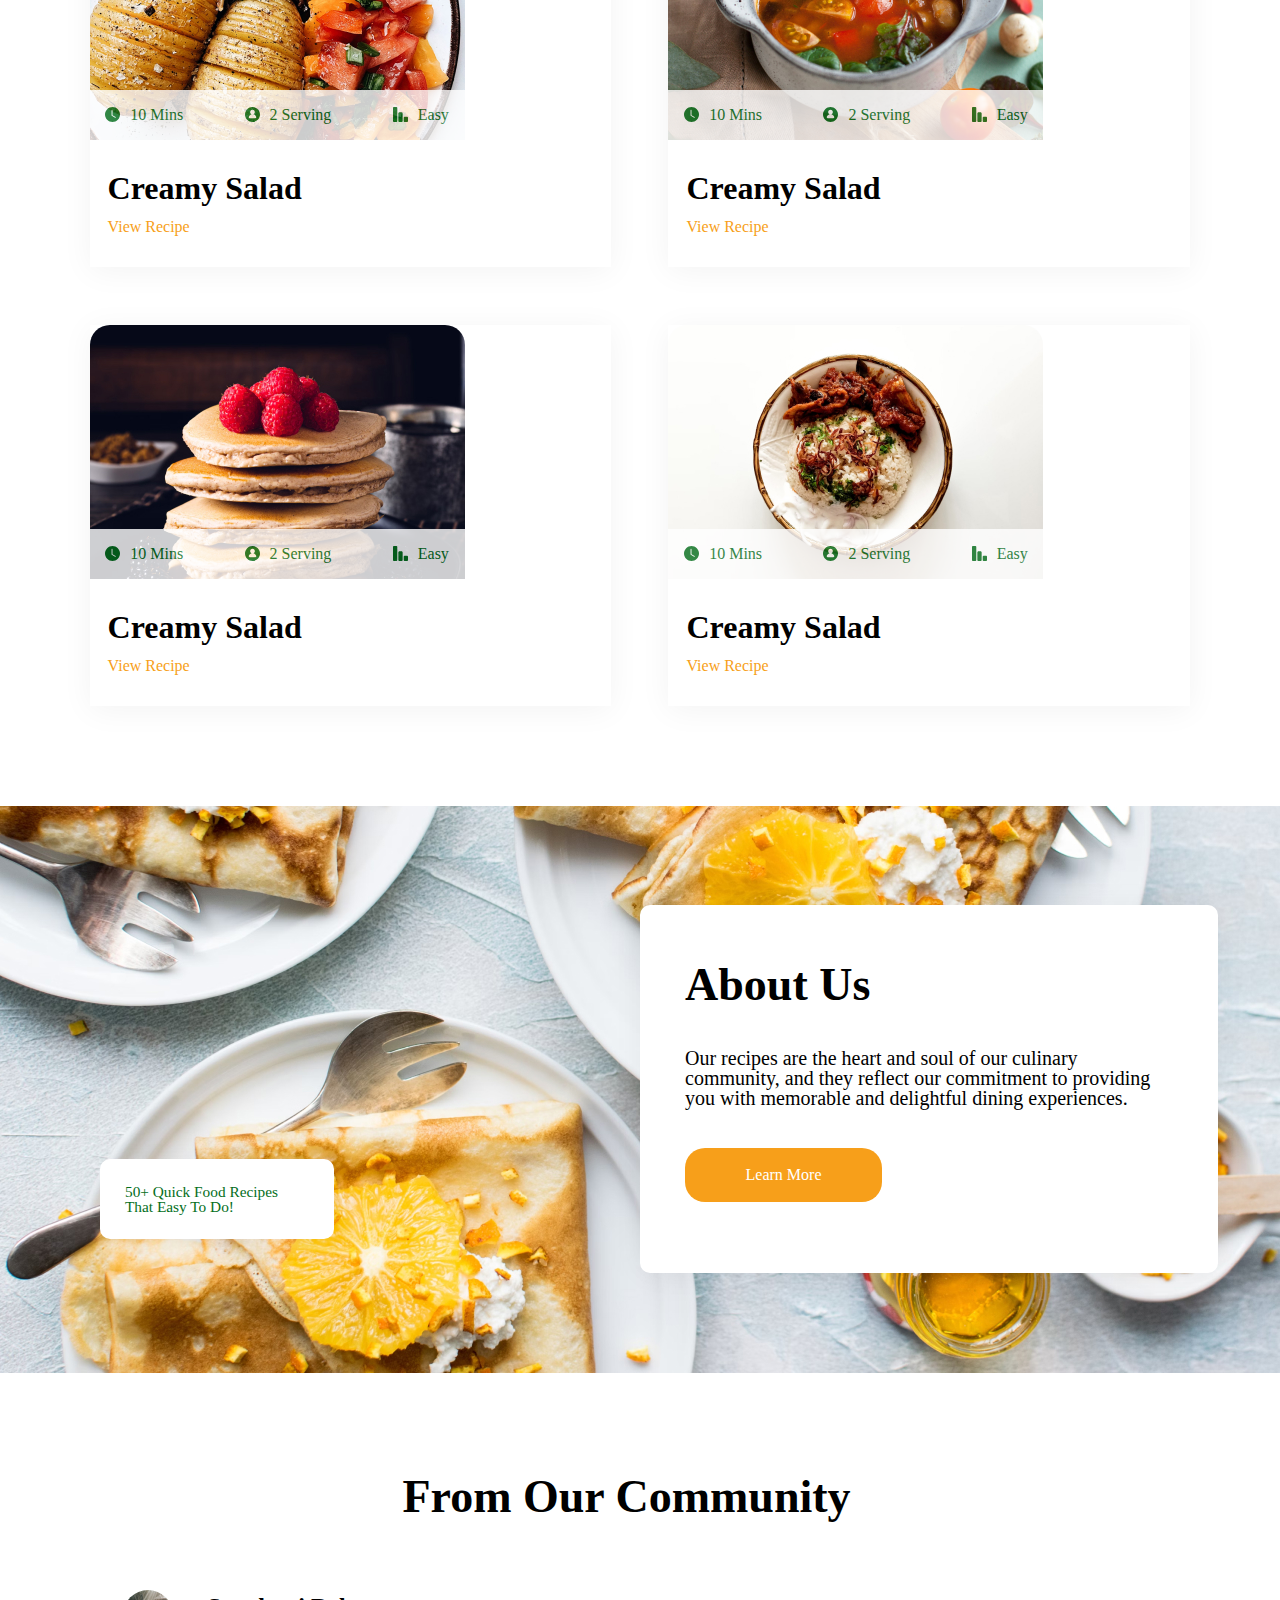
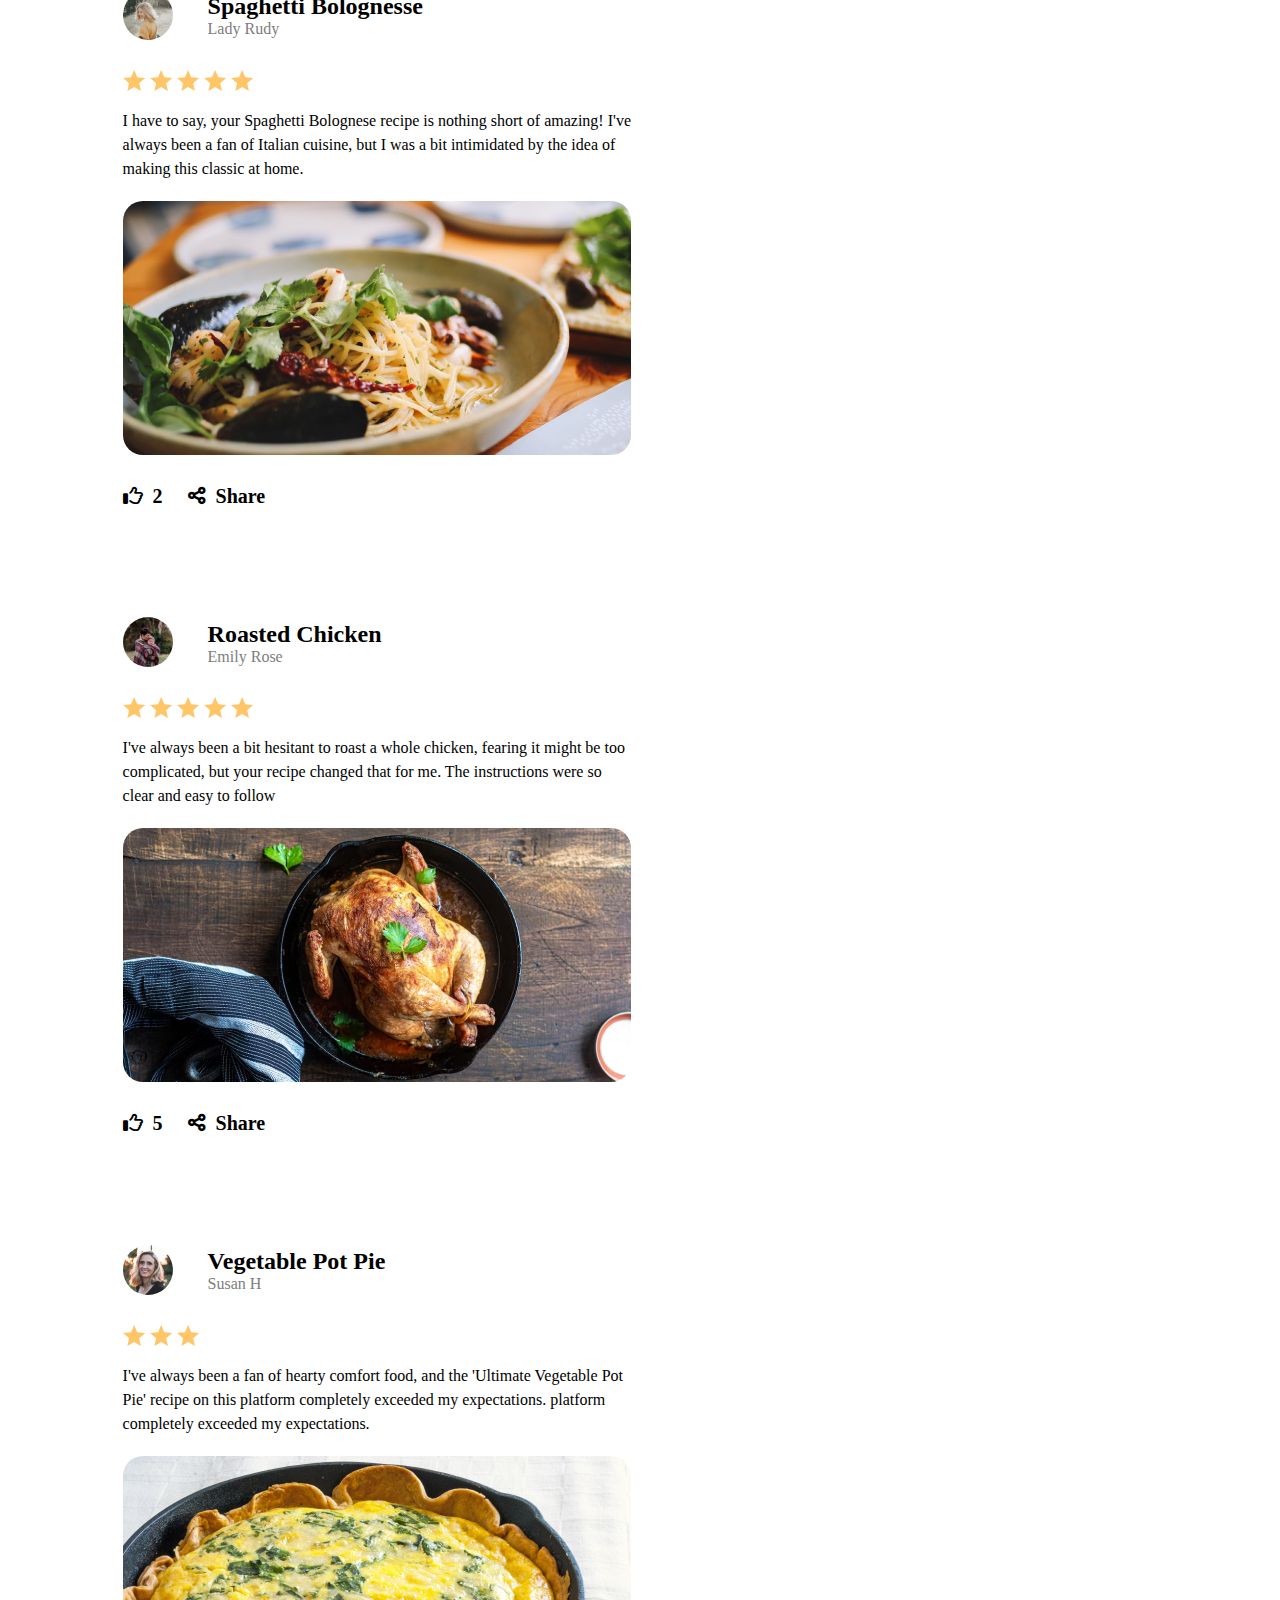
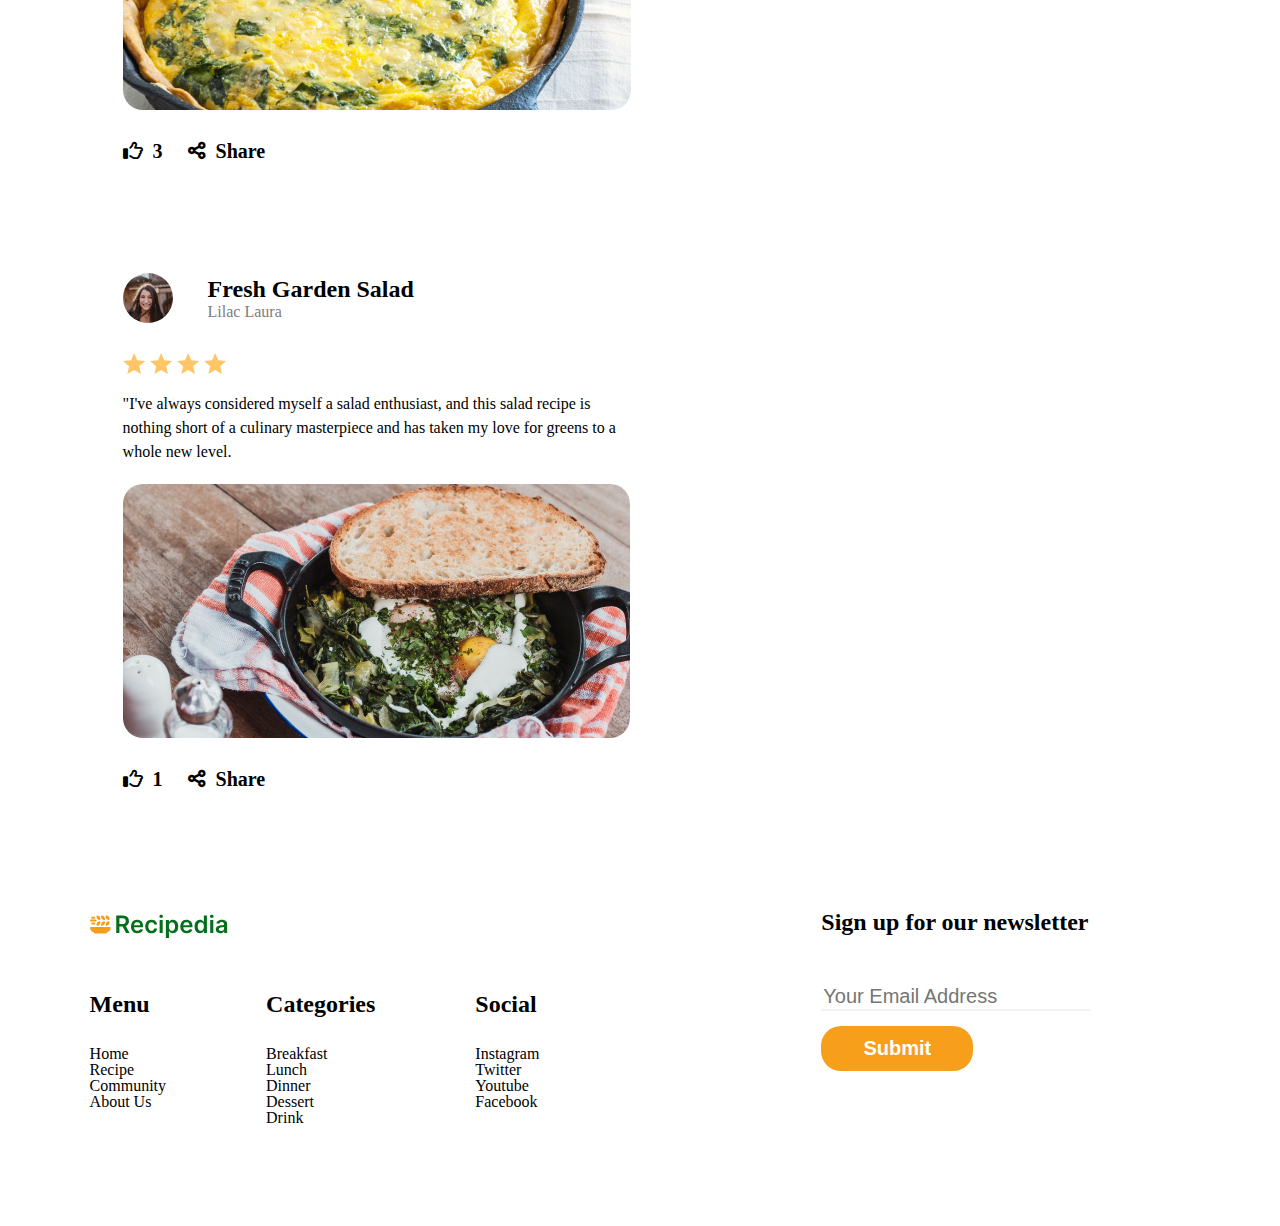
==== commit 6a84dcfd: "footer done" ====
--- a/index.html
+++ b/index.html
@@ -341,8 +341,54 @@
                     </div>
                 </div>
             </div>
-            
         </div>
     </section>
+    <footer>
+        <div class="footer">
+            <div class="footer-left">
+                <div>
+                    <img src="images/logo.svg" alt="logo">
+                </div>
+                <div class="footer-nav">
+                    <div class="menu-bar">
+                        <h3>Menu</h3>
+                        <ul class="footer-ul">
+                            <li><a class="nav-a" href="index.html">Home</a></li>
+                            <li><a class="nav-a" href="#rec-sec">Recipe</a></li>
+                            <li><a class="nav-a" href="#community-section">Community</a></li>
+                            <li><a class="nav-a" href="#about-section">About Us</a></li>
+                        </ul>
+                    </div>
+                    <div class="categories">
+                        <h3>Categories</h3>
+                        <ul>
+                            <li>Breakfast</li>
+                            <li>Lunch</li>
+                            <li>Dinner</li>
+                            <li>Dessert </li>
+                            <li>Drink</li>
+                        </ul>
+                    </div>
+                    <div class="social">
+                        <h3>Social</h3>
+                        <ul>
+                            <li><a href="https://www.instagram.com/">Instagram</a></li>
+                            <li><a href="https://x.com/">Twitter</a></li>
+                            <li><a href="https://www.youtube.com/">Youtube</a></li>
+                            <li><a href="https://www.facebook.com/">Facebook</a></li>
+                        </ul>
+                    </div>
+                </div>
+            </div>
+            <div class="newsletter">
+                <h2>Sign up for our newsletter</h2>
+                <form action="">
+                    <label for="email"></label>
+                    <input class="input-el" type="email" id="email" name="E-Mail" placeholder="Your Email Address" required><br>
+                    <button class="submit" type="submit" value="submit">Submit</button>
+                </form>
+            </div>
+        </div>
+    </footer>
 </body>
 </html>--- a/css/style.css
+++ b/css/style.css
@@ -346,4 +346,52 @@
 }
 .share-icon:hover, .like-icon:hover {
     color: blue;
+}
+
+/* footer styles */
+.footer {
+    display: flex;
+    max-width: 1240px;
+    width: 86%;
+    margin: 100px auto 100px auto;
+    gap: 282px;
+}
+.footer-nav {
+    display: flex;
+    gap: 100px;
+}
+.menu-bar h3, .categories h3, .social h3 {
+    font-size: 24px;
+    font-weight: 600;
+    margin-top: 50px;
+    margin-bottom: 30px;
+}
+.newsletter h2 {
+    font-size: 24px;
+    font-weight: 600;
+    margin-bottom: 50px;
+}
+.input-el {
+    border: none;
+    border-bottom: 2px solid rgba(0, 0, 0, 0.05);
+    outline: none;
+    font-size: 20px;
+    margin-bottom: 15px;
+    transition: border-color 0.5s ease;
+}
+.input-el:focus {
+    border-bottom: 2px solid var(--orange);
+}
+.submit {
+    width: 152px;
+    height: 45px;
+    background-color: var(--orange);
+    color: white;
+    text-align: center;
+    justify-content: center;
+    border-radius: 20px;
+    font-size: 20px;
+    font-weight: 600;
+    outline: none;
+    border: none;
 }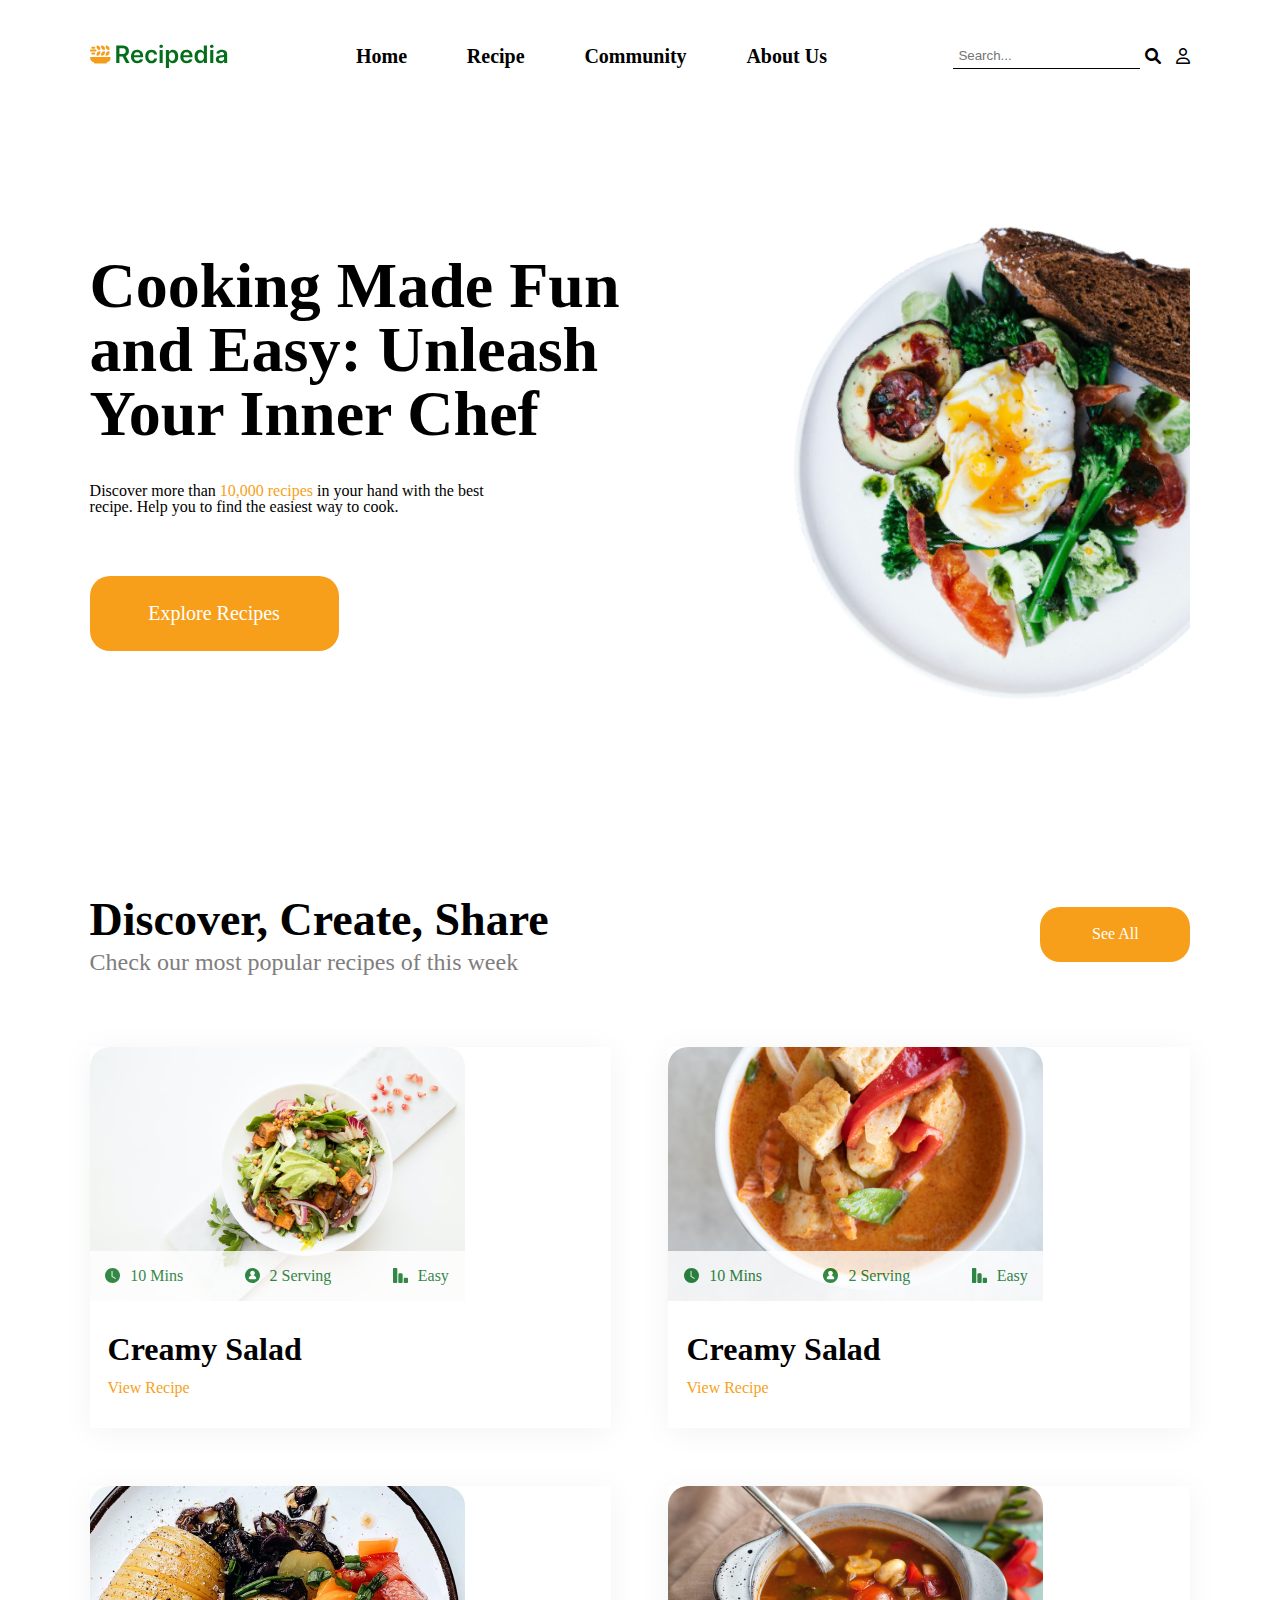
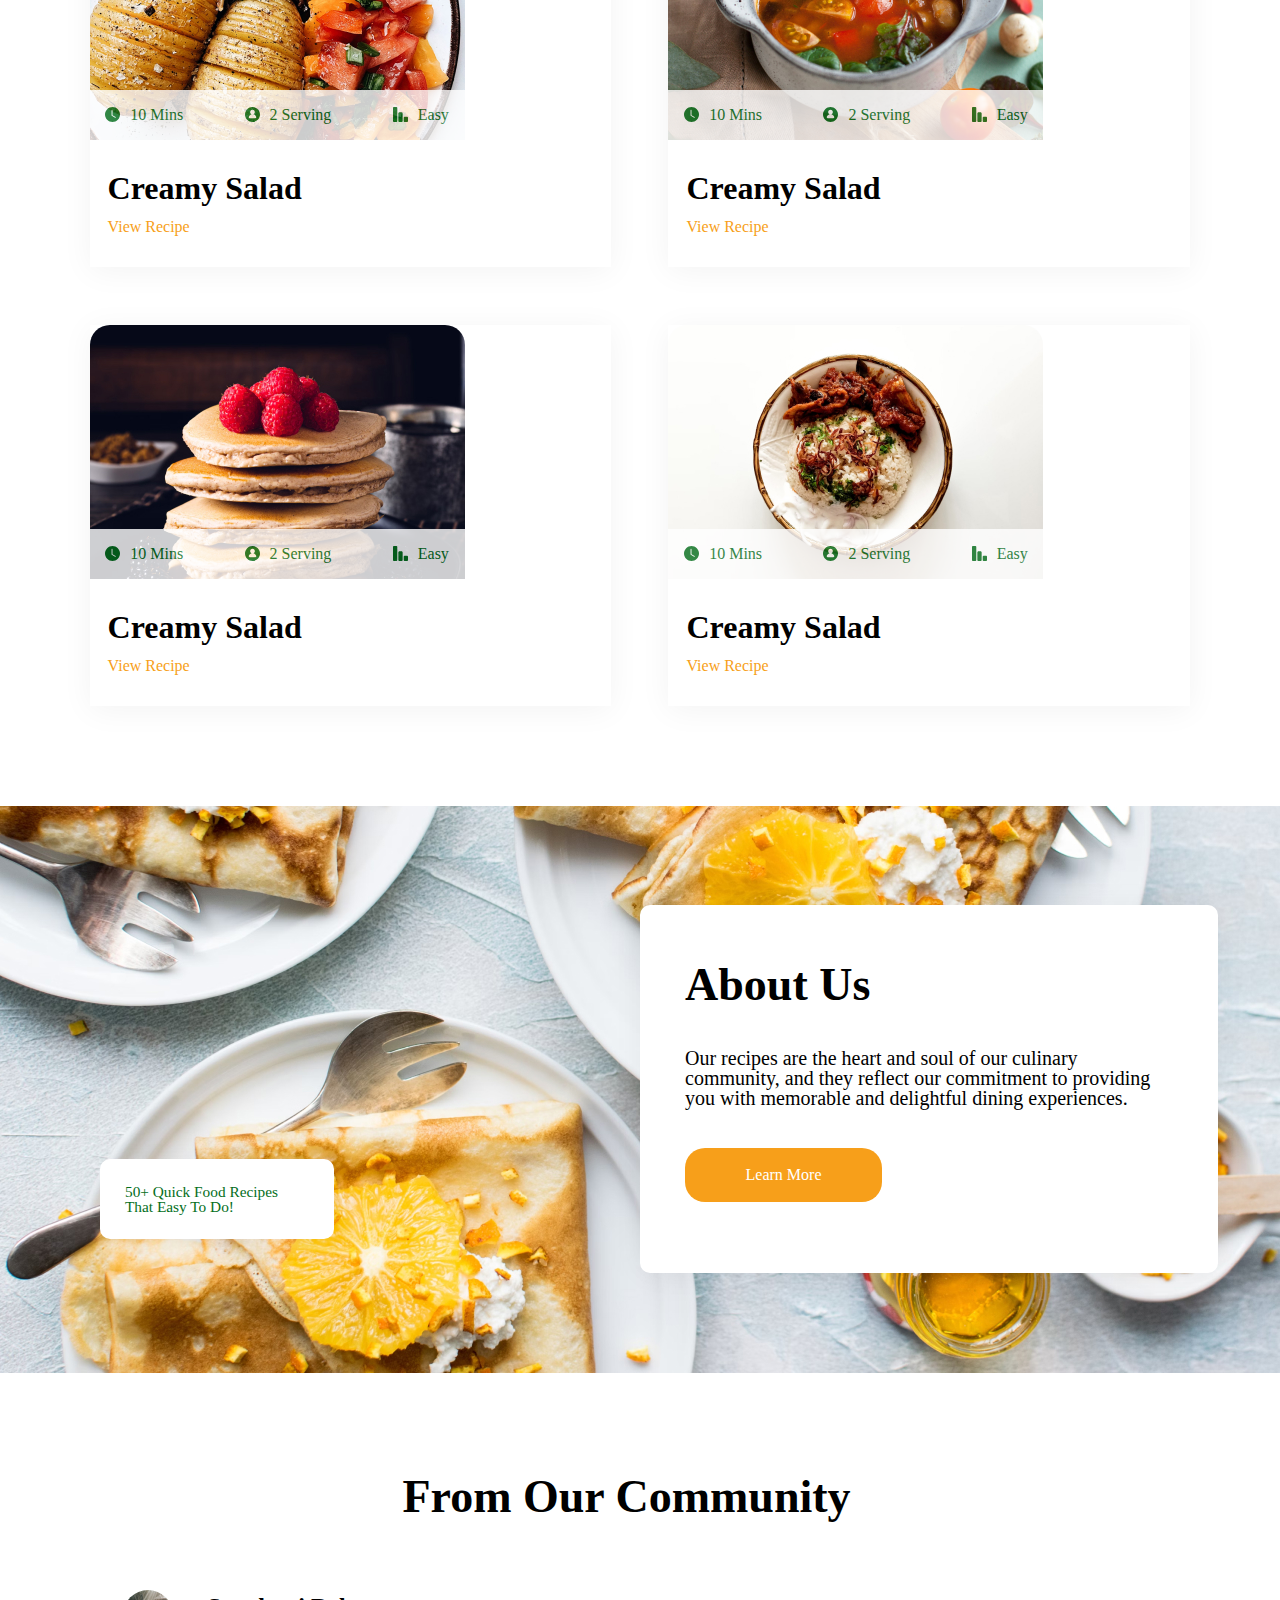
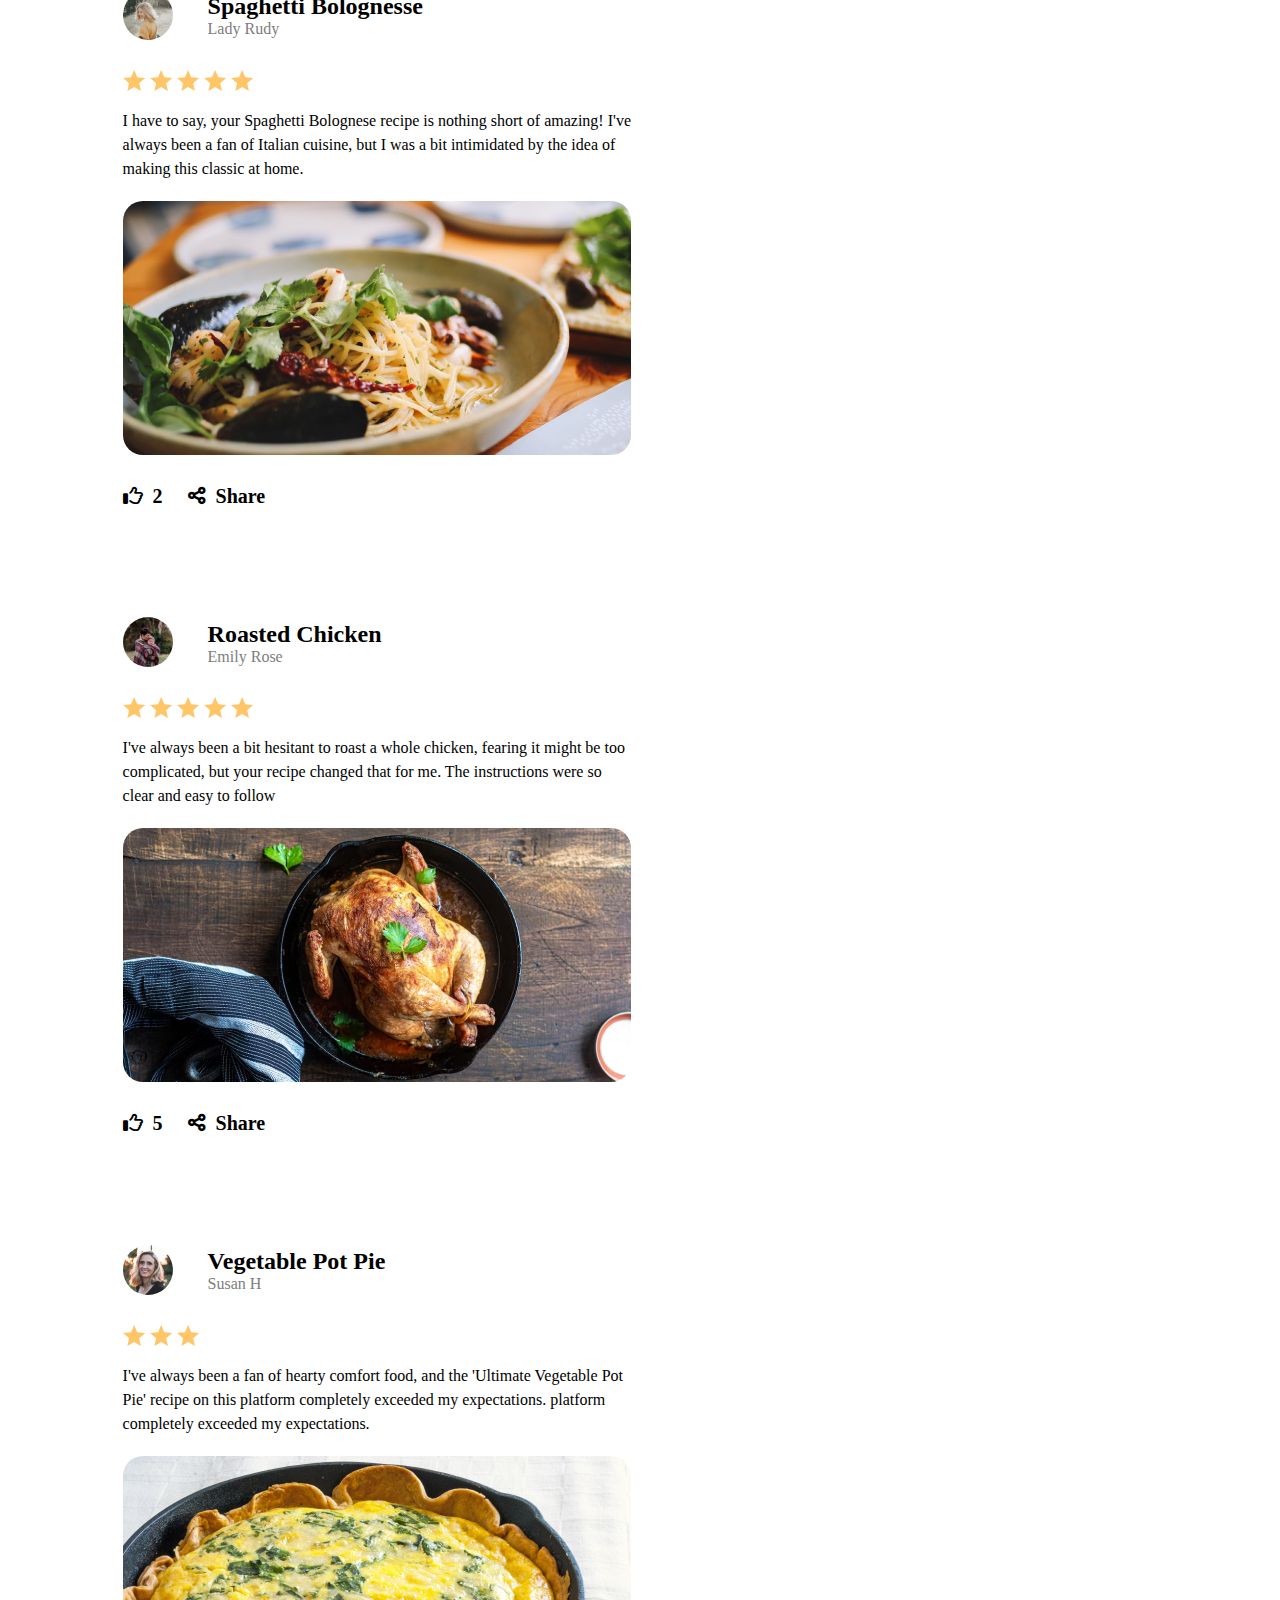
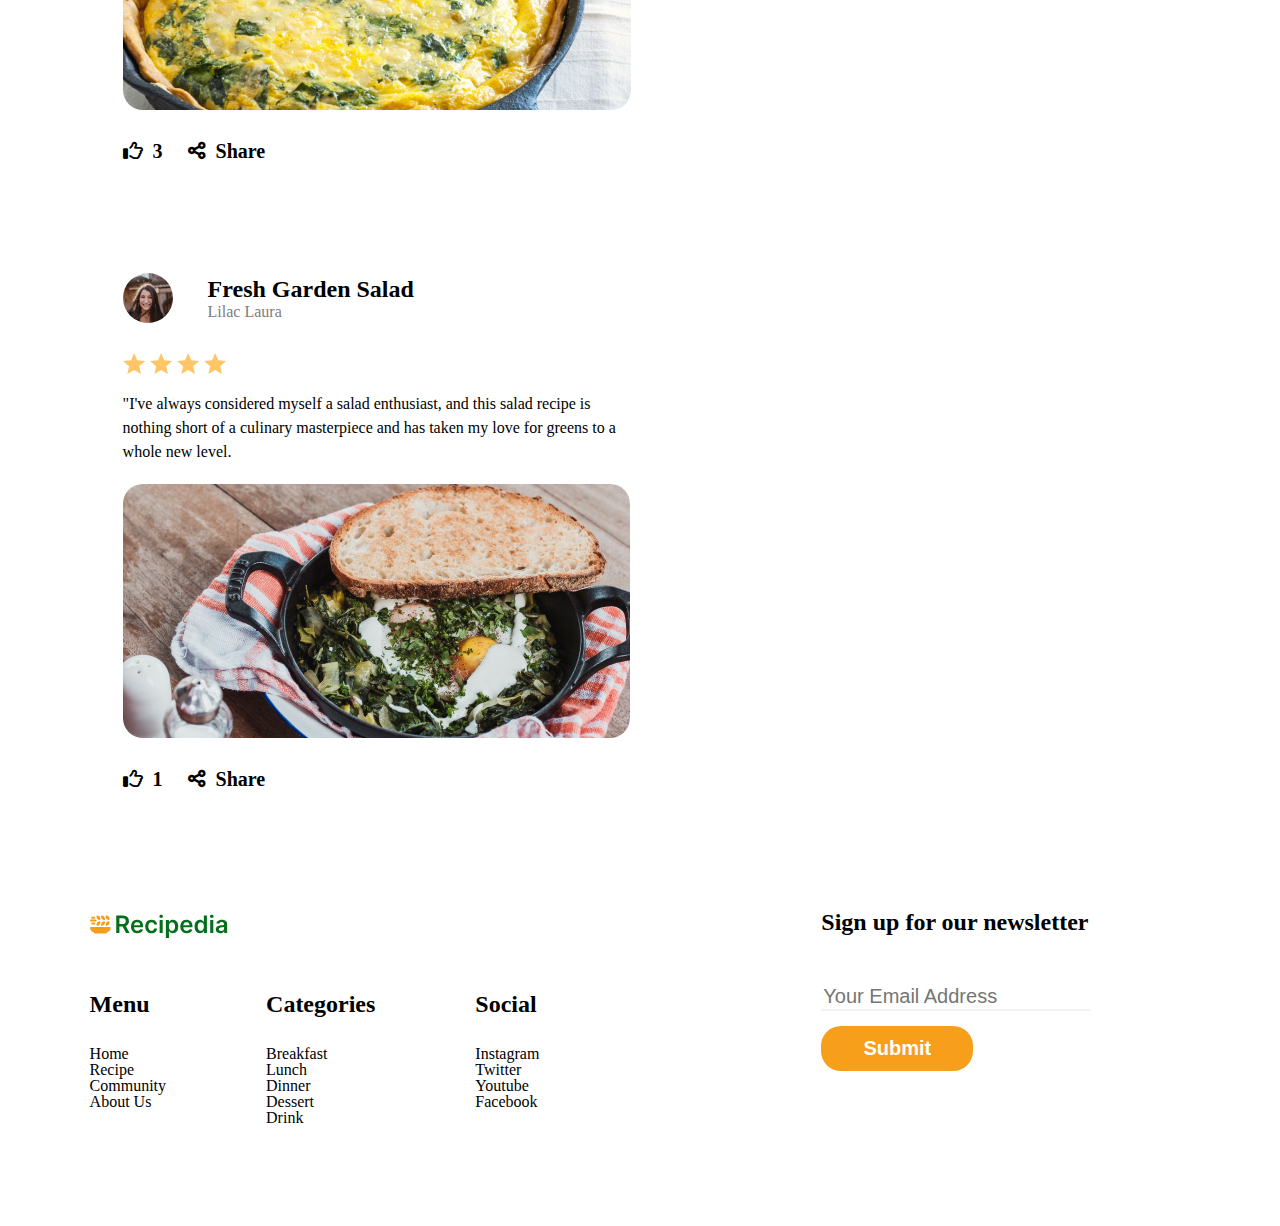
==== commit 7bbb5c79: "needs responsive" ====
--- a/index.html
+++ b/index.html
@@ -21,8 +21,8 @@
 <body>
     <header>
         <div class="header-block">
-            <a href="index.html"><img src="images/logo.svg" alt="logo"></a>
-            <nav>
+            <a href="index.html" class="logo"><img src="images/logo.svg" alt="logo"></a>
+            <nav class="navbar">
                 <ul class="ul-el">
                     <li><a class="nav-a" href="index.html">Home</a></li>
                     <li><a class="nav-a" href="#rec-sec">Recipe</a></li>
@@ -30,10 +30,27 @@
                     <li><a class="nav-a" href="#about-section">About Us</a></li>
                 </ul>
             </nav>
-            <div>
-                <i class="fa-solid fa-magnifying-glass search-icon" style="font-size: 20px;"></i>
-                <i class="fa-regular fa-user" style="font-size: 20px;"></i>
-            </div>
+            <div class="icons">
+                <div class="search-container">
+                    <input type="text" placeholder="Search..." class="search-input">
+                    <i class="fa-solid fa-magnifying-glass search-icon"></i>
+                </div>
+                <i class="fa-regular fa-user user-icon"></i>
+            </div>
+            <div class="burger" id="burger">&#9776;</div>
+        </div>
+        <div class="burger-menu" id="burger-menu">
+            <i class="fa-regular fa-user user-icon"></i>
+            <div class="search-container">
+                <input type="text" placeholder="Search..." class="search-input">
+                <i class="fa-solid fa-magnifying-glass search-icon"></i>
+            </div>
+            <ul class="burger-ul-el">
+                <li><a href="index.html">Home</a></li>
+                <li><a href="#rec-sec">Recipe</a></li>
+                <li><a href="#community-section">Community</a></li>
+                <li><a href="#about-section">About Us</a></li>
+            </ul>
         </div>
     </header>
     <section>
@@ -382,7 +399,7 @@
             </div>
             <div class="newsletter">
                 <h2>Sign up for our newsletter</h2>
-                <form action="">
+                <form action="" id="myForm">
                     <label for="email"></label>
                     <input class="input-el" type="email" id="email" name="E-Mail" placeholder="Your Email Address" required><br>
                     <button class="submit" type="submit" value="submit">Submit</button>
@@ -390,5 +407,6 @@
             </div>
         </div>
     </footer>
+    <script src="js/script.js"></script>
 </body>
 </html>--- a/css/style.css
+++ b/css/style.css
@@ -5,15 +5,24 @@
 html {
     scroll-behavior: smooth;
   }
-/* header styles */
+
+  /* header styles */
 .header-block {
+    display: flex;
+    justify-content: space-between;
+    align-items: center;
     padding-top: 40px;
     padding-bottom: 40px;
     margin: 0 auto;
-    display: flex;
-    justify-content: space-between;
     width: 86%;
 }
+
+.navbar {
+    flex: 1;
+    display: flex;
+    justify-content: center;
+}
+
 .ul-el {
     display: flex;
     width: 471px;
@@ -41,11 +50,27 @@
 .nav-a:hover::after {
     width: 100%;
 }
-.search-icon {
-    margin-right: 30px;
-}
 a {
     color: black;
+}
+.icons {
+    display: flex;
+    align-items: center;
+    gap: 15px;
+}
+.search-container {
+    display: flex;
+    align-items: center;
+    gap: 5px;
+}
+.search-input {
+    border: none;
+    border-bottom: 1px solid black;
+    outline: none;
+    padding: 5px;
+}
+.burger, .burger-menu {
+    display: none;
 }
 
 /* section 1 styles */
--- a/css/media.css
+++ b/css/media.css
@@ -0,0 +1,34 @@
+@media (max-width: 1024px) {
+    /* header responsive */
+    .navbar, .icons {
+        display: none;
+    }
+    .burger {
+        display: block;
+        font-size: 24px;
+        cursor: pointer;
+    }
+    .burger-menu {
+        display: none;
+        position: absolute;
+        top: 60px;
+        left: 0;
+        right: 0;
+        background-color: #fff;
+        padding: 20px;
+        box-shadow: 0 4px 10px rgba(0, 0, 0, 0.1);
+    }
+    .burger-menu.open {
+        display: flex;
+        flex-direction: column;
+        gap: 15px;
+    }
+    .burger-ul-el {
+        display: flex;
+        flex-direction: column;
+        gap: 15px;
+        align-items: left;
+    }
+
+    /* section 1 responsive */
+}
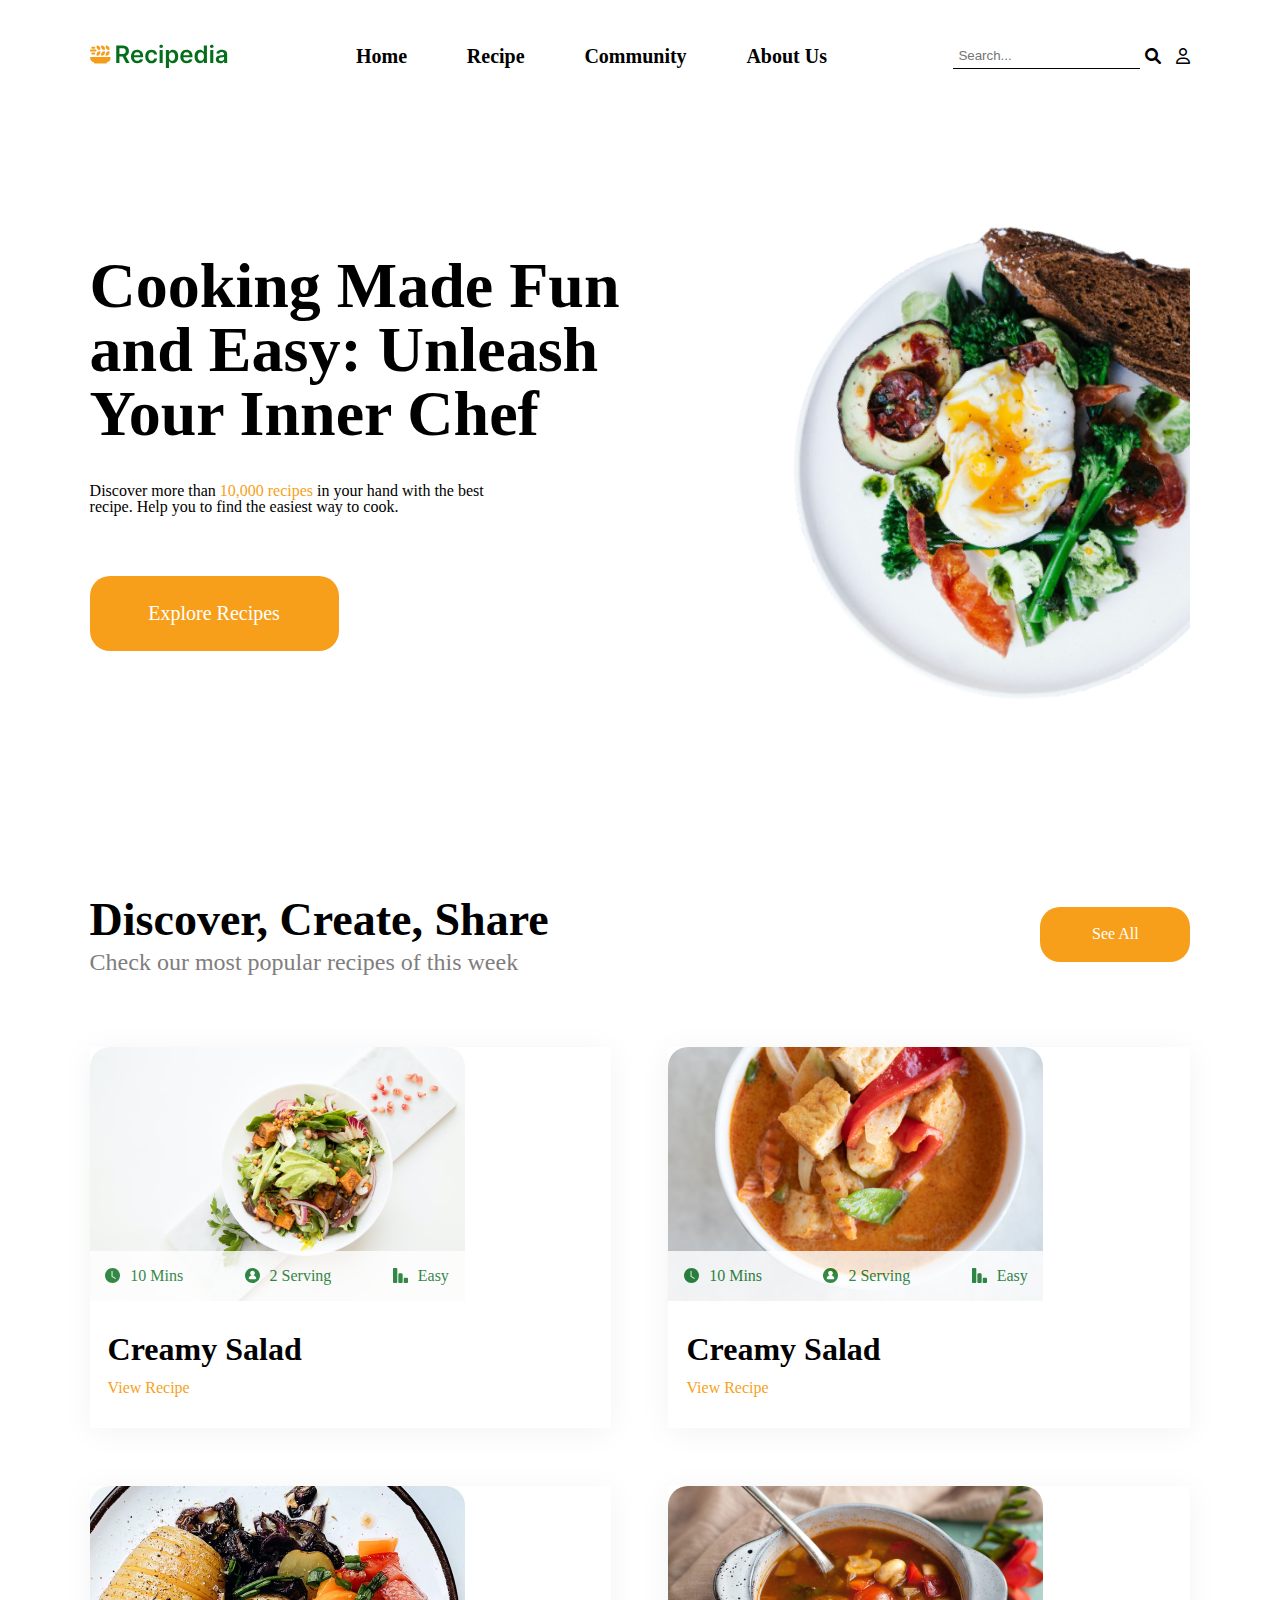
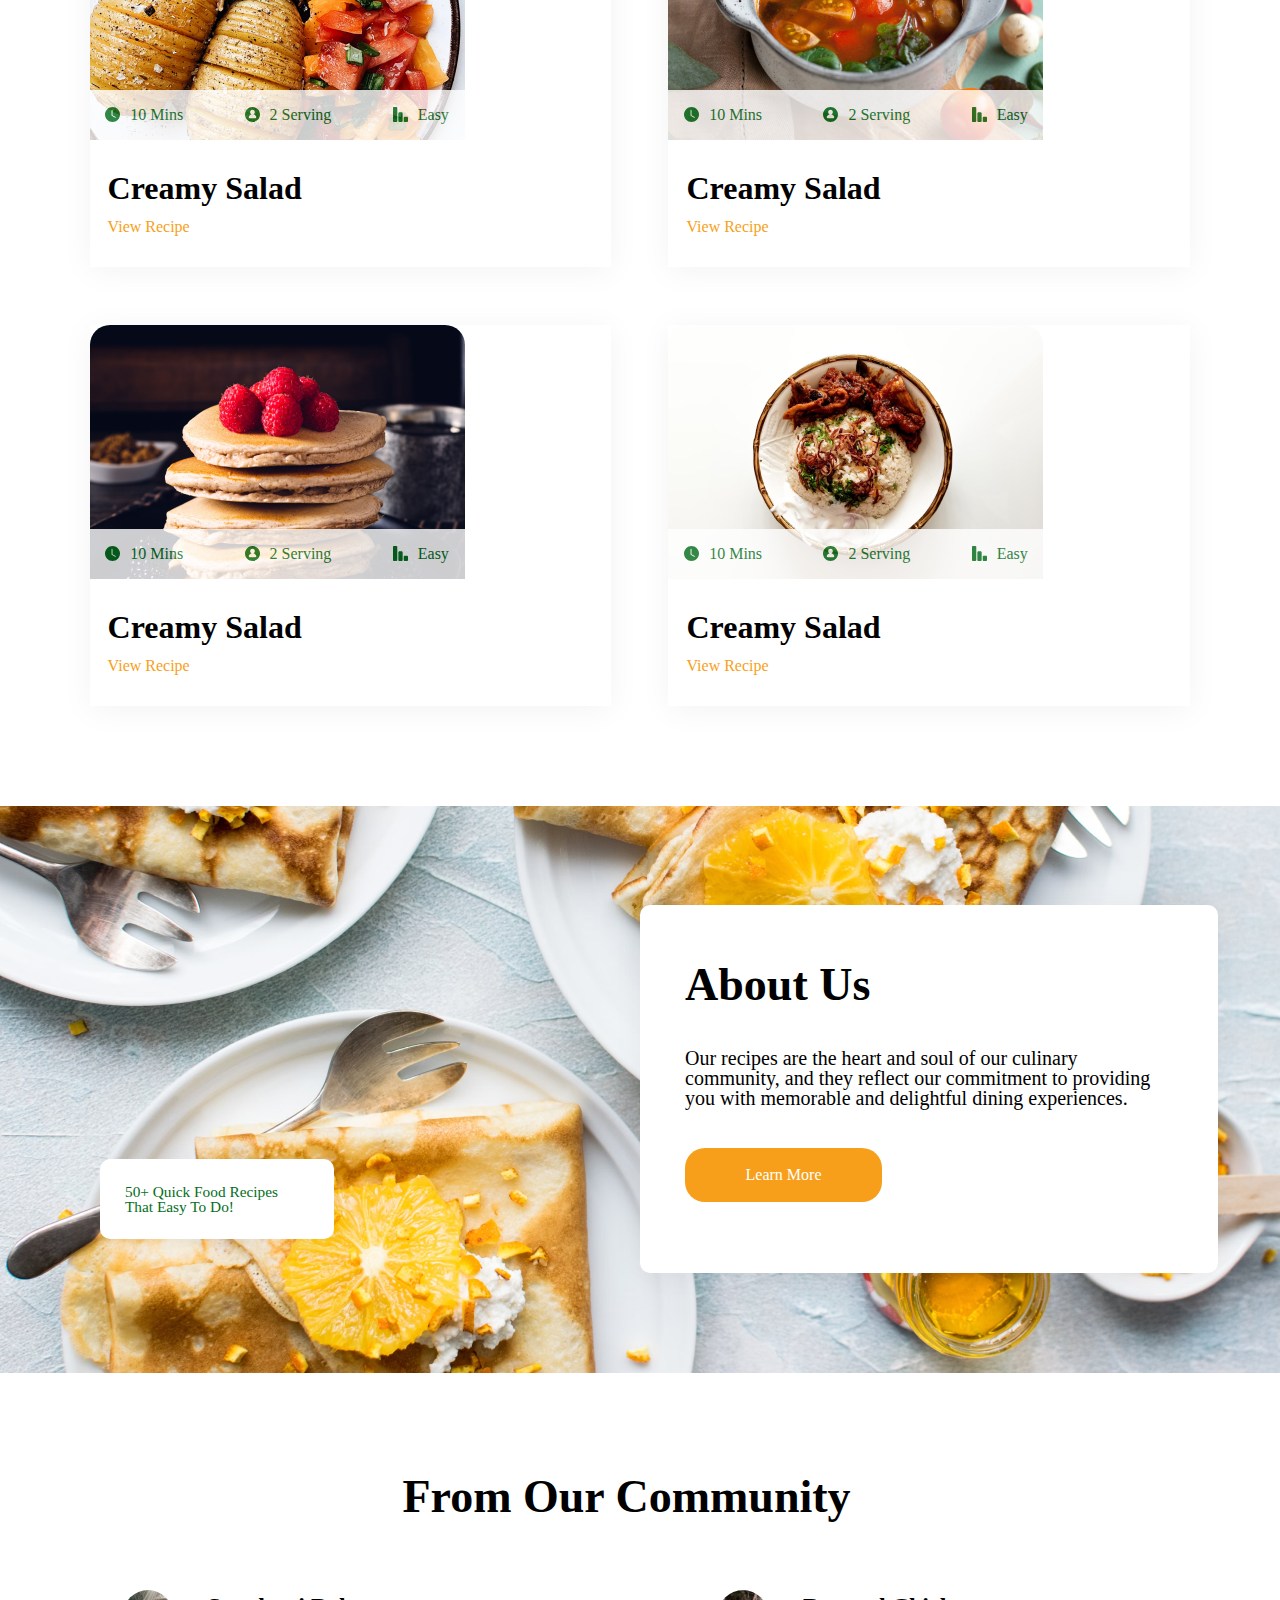
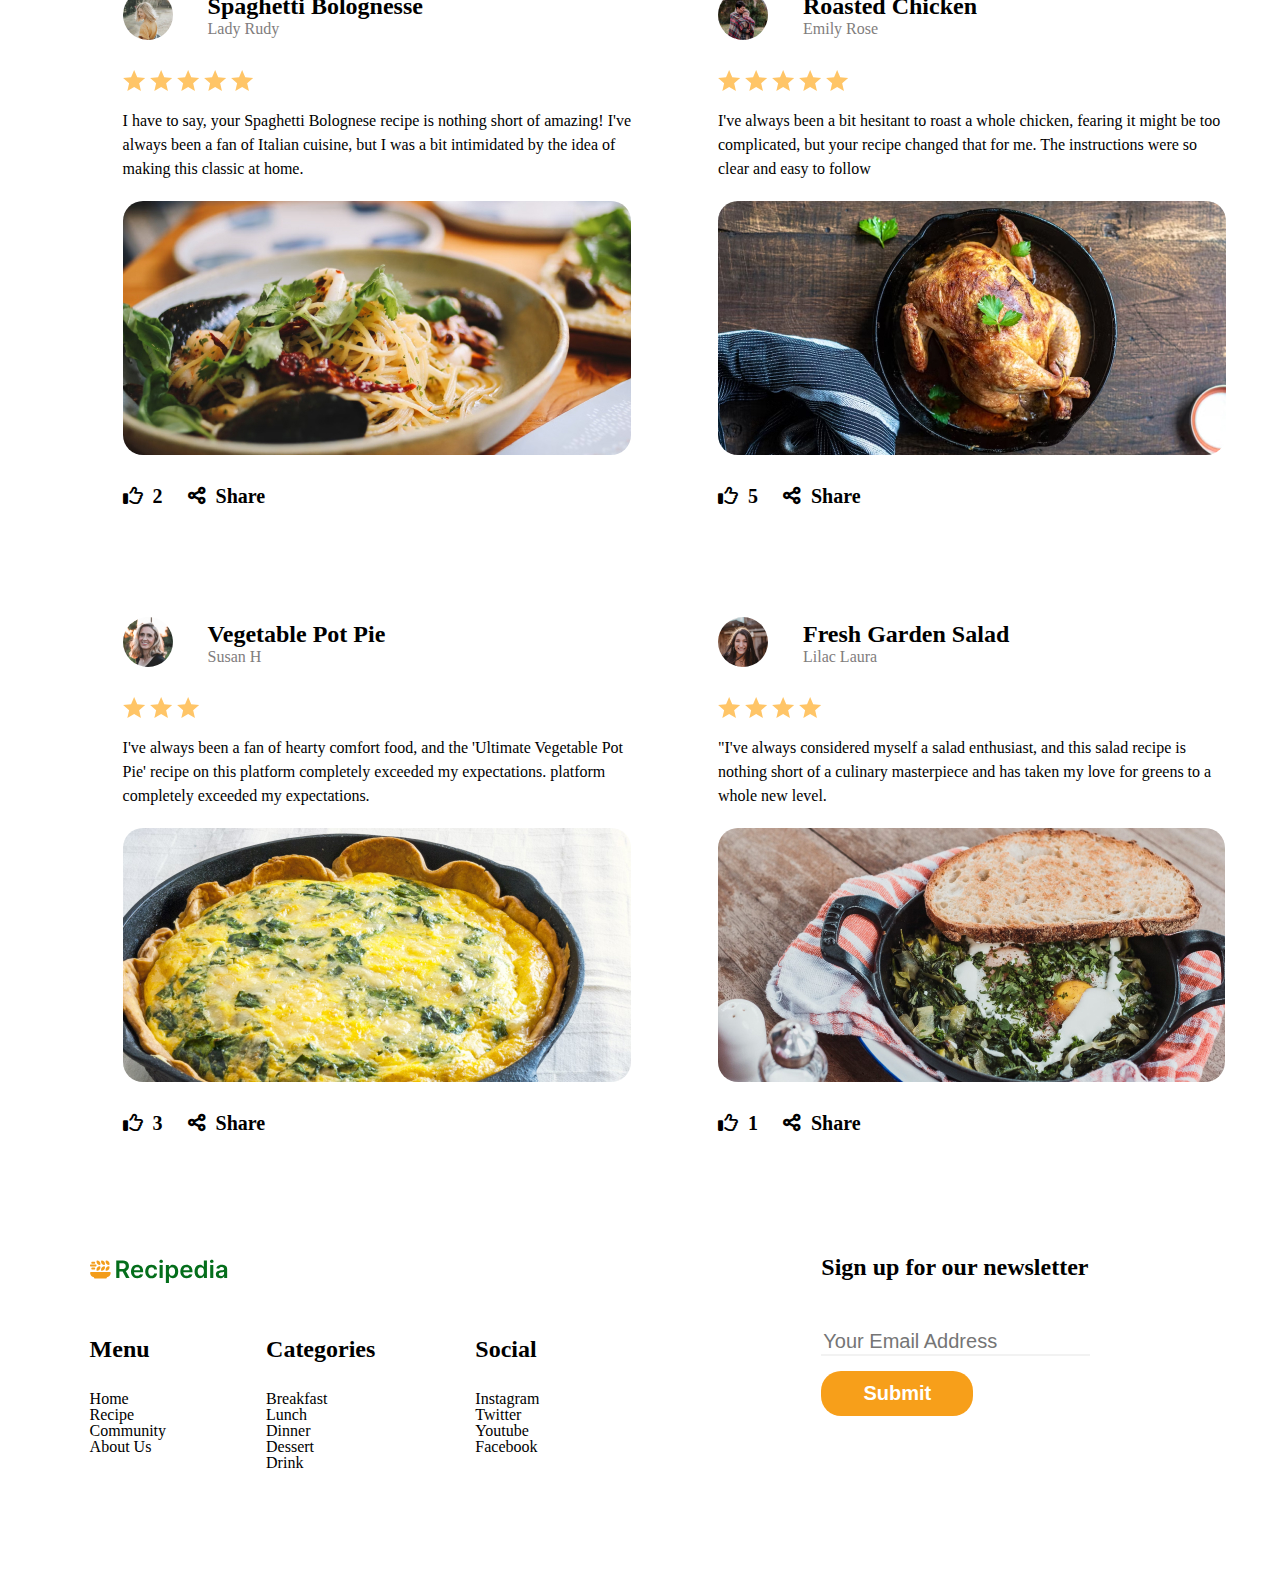
==== commit d6ec0fa6: "done, need fonts" ====
--- a/index.html
+++ b/index.html
@@ -65,7 +65,6 @@
                 </div>
             </div>
             <div class="section-1-right">
-                <!-- <img src="images/section1photo.jpg" alt="section1photo"> -->
             </div>
         </div>
     </section>
@@ -147,7 +146,7 @@
                         <p><a href="#section3" class="view-recipe">View Recipe</a></p>
                     </div>
                 </div>
-                <div class="recipe">
+                <div class="recipe re-4">
                     <div class="plate recipe-4">
                         <div class="text-on-plate">
                             <div class="green-icons">
@@ -169,7 +168,7 @@
                         <p><a href="#section3" class="view-recipe">View Recipe</a></p>
                     </div>
                 </div>
-                <div class="recipe">
+                <div class="recipe re-5">
                     <div class="plate recipe-5">
                         <div class="text-on-plate">
                             <div class="green-icons">
@@ -191,7 +190,7 @@
                         <p><a href="#section3" class="view-recipe">View Recipe</a></p>
                     </div>
                 </div>
-                <div class="recipe">
+                <div class="recipe re-6">
                     <div class="plate recipe-6">
                         <div class="text-on-plate">
                             <div class="green-icons">
@@ -214,7 +213,6 @@
                     </div>
                 </div>
             </div>
-
         </div>
     </section>
     <section id="about-section">
@@ -300,7 +298,7 @@
                         </div>
                     </div>
                 </div>
-                <div class="review-box">
+                <div class="review-box box-3">
                     <div class="person">
                         <img src="images/person3.jpg" alt="person3">
                         <div class="dish-name">
@@ -328,7 +326,7 @@
                         </div>
                     </div>
                 </div>
-                <div class="review-box">
+                <div class="review-box box-4">
                     <div class="person">
                         <img src="images/person4.jpg" alt="person4">
                         <div class="dish-name">
@@ -378,7 +376,7 @@
                     </div>
                     <div class="categories">
                         <h3>Categories</h3>
-                        <ul>
+                        <ul class="foot-ul">
                             <li>Breakfast</li>
                             <li>Lunch</li>
                             <li>Dinner</li>
@@ -388,7 +386,7 @@
                     </div>
                     <div class="social">
                         <h3>Social</h3>
-                        <ul>
+                        <ul class="foot-ul">
                             <li><a href="https://www.instagram.com/">Instagram</a></li>
                             <li><a href="https://x.com/">Twitter</a></li>
                             <li><a href="https://www.youtube.com/">Youtube</a></li>
--- a/css/style.css
+++ b/css/style.css
@@ -16,13 +16,11 @@
     margin: 0 auto;
     width: 86%;
 }
-
 .navbar {
     flex: 1;
     display: flex;
     justify-content: center;
 }
-
 .ul-el {
     display: flex;
     width: 471px;
@@ -113,7 +111,6 @@
     background-size: cover;
 }
 
-
 /* section 2 styles */
 .section2 {
     max-width: 1239.53px;
@@ -238,7 +235,6 @@
     box-shadow: 0px 4px 30px rgba(0, 0, 0, 0.05)
 }
 
-
 /* section 3 styles */
 .section3 {
     width: 100%;
@@ -268,8 +264,10 @@
 }
 .about {
     position: absolute;
-    width: 578px;
-    height: 368px;
+    max-width: 578px;
+    max-height: 368px;
+    width: 80%;
+    height: 80%;
     background-color: white;
     top: 50%;
     left: 50%;
@@ -314,7 +312,7 @@
 .review-grid {
     display: grid;
     width: 100%;
-    grid-template-columns: repeat(auto-fit, minmax(575px, 1fr));
+    grid-template-columns: repeat(auto-fit, minmax(45%, 1fr));
     gap: 90px;
 }
 .review-box {
@@ -379,11 +377,11 @@
     max-width: 1240px;
     width: 86%;
     margin: 100px auto 100px auto;
-    gap: 282px;
+    column-gap: 282px;
 }
 .footer-nav {
     display: flex;
-    gap: 100px;
+    column-gap: 100px;
 }
 .menu-bar h3, .categories h3, .social h3 {
     font-size: 24px;
--- a/css/media.css
+++ b/css/media.css
@@ -31,4 +31,80 @@
     }
 
     /* section 1 responsive */
+    .section1 {
+        width: 86%;
+        flex-direction: column-reverse;
+    }
+    .section-1-left {
+        width: 100%;
+        display: flex;
+        flex-direction: column;
+        align-items: center;
+        text-align: center;
+    }
+    .main-title p {
+        margin-left: auto;
+        margin-right: auto;
+    }
+    .section-1-right {
+        display: none;
+    }
+    /* section 2 responsive */
+    .plate {
+        width: 100%;
+    }
+    .re-5, .re-6 {
+        display: none;
+    }
+    /* section 3 responsive */
+    .tiny-green {
+        top: 5%;
+        left: 5%;
+    }
+    .about {
+        left: 5%;
+        bottom: 5%;
+    }
+    /* section 4 responsive */
+    .review-box {
+        width: 100%;
+    }
+    .box-3, .box-4 {
+        display: none;
+    }
+    /* footer responsive */
+    .footer {
+        flex-direction: column-reverse;
+        row-gap: 30px;
+        justify-content: center;
+        text-align: center;
+    }
+    .footer-nav {
+        justify-content: center;
+        align-items: center;
+    }
 }
+
+@media (max-width: 764px) {
+    /* section 2 */
+    .section-2-title {
+        flex-direction: column;
+        row-gap: 15px;
+        text-align: center;
+    }
+    .re-4 {
+        display: none;
+    }
+}
+@media (max-width: 500px) {
+    .footer-nav {
+        flex-direction: column;
+        row-gap: 5px;
+    }
+    .menu-bar h3, .categories h3, .social h3 {
+        margin: 0;
+    }
+    .footer-ul, .foot-ul {
+        display: none;
+    }
+}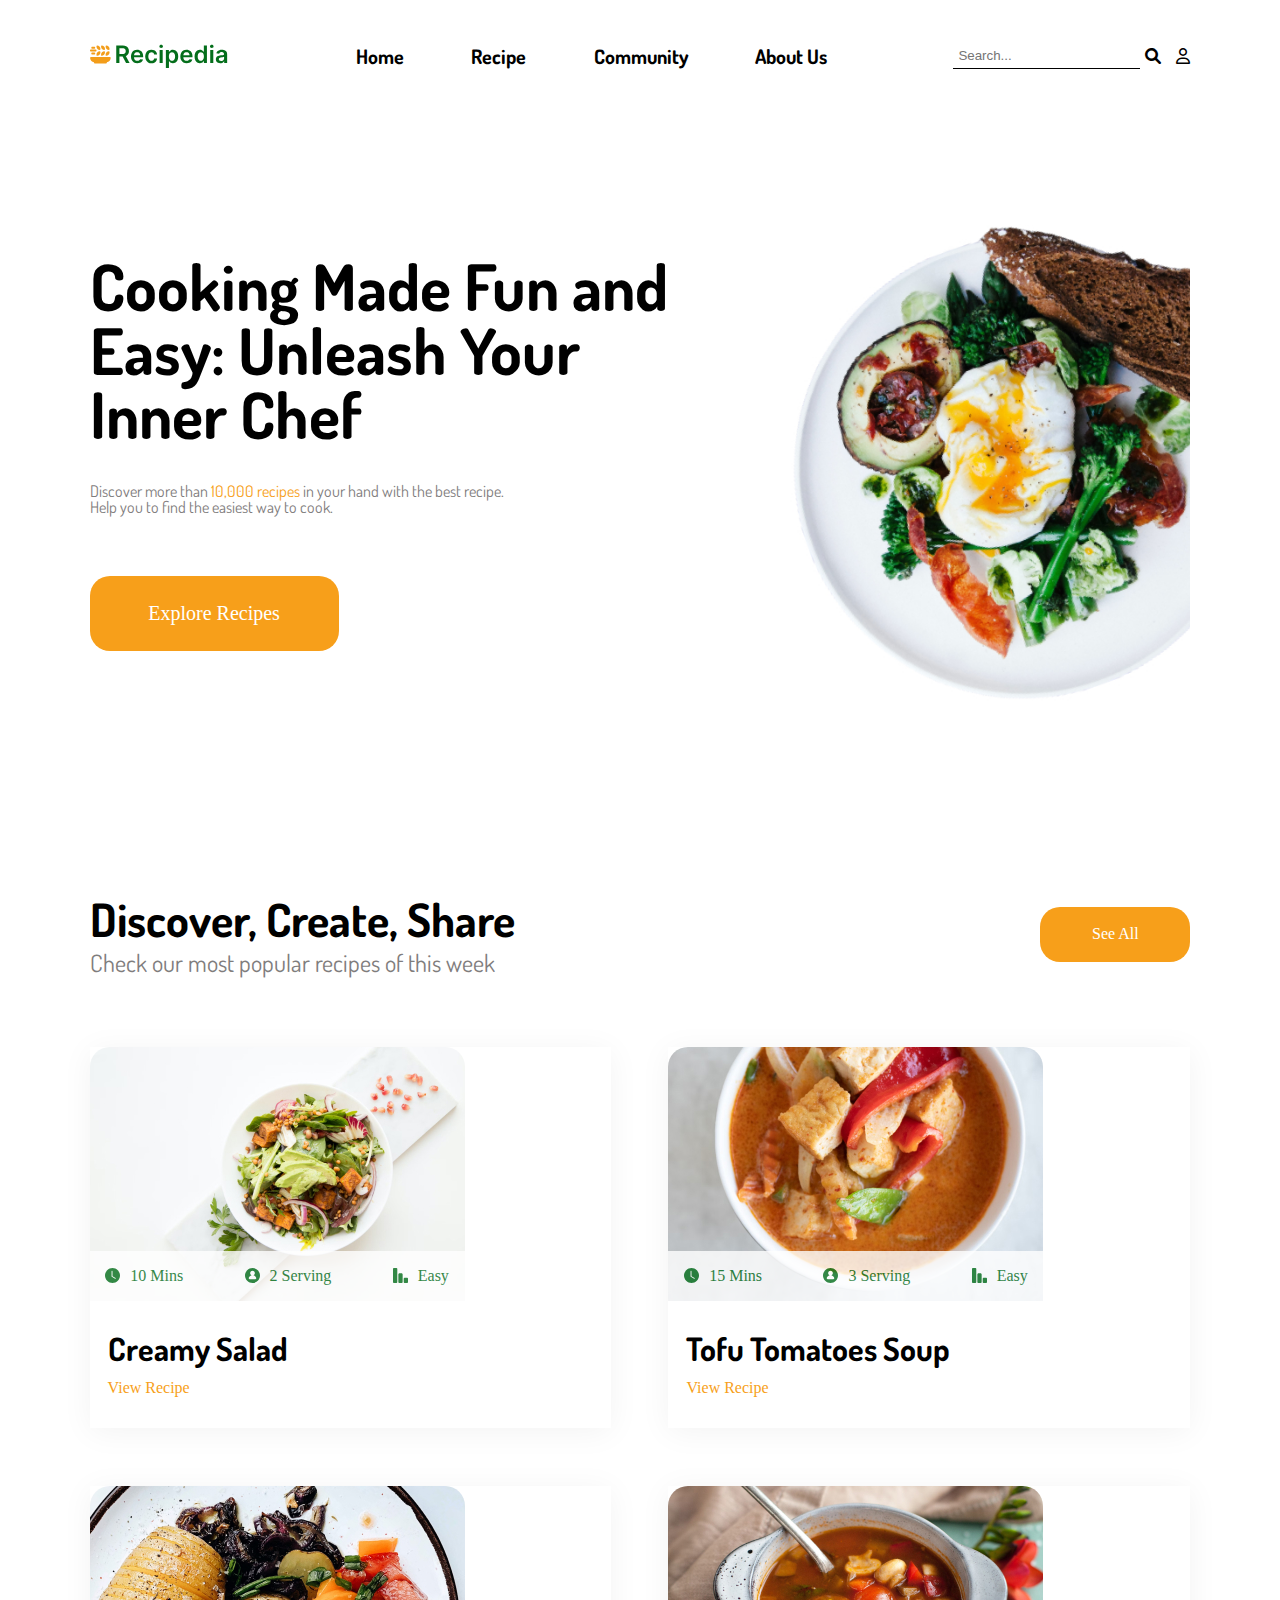
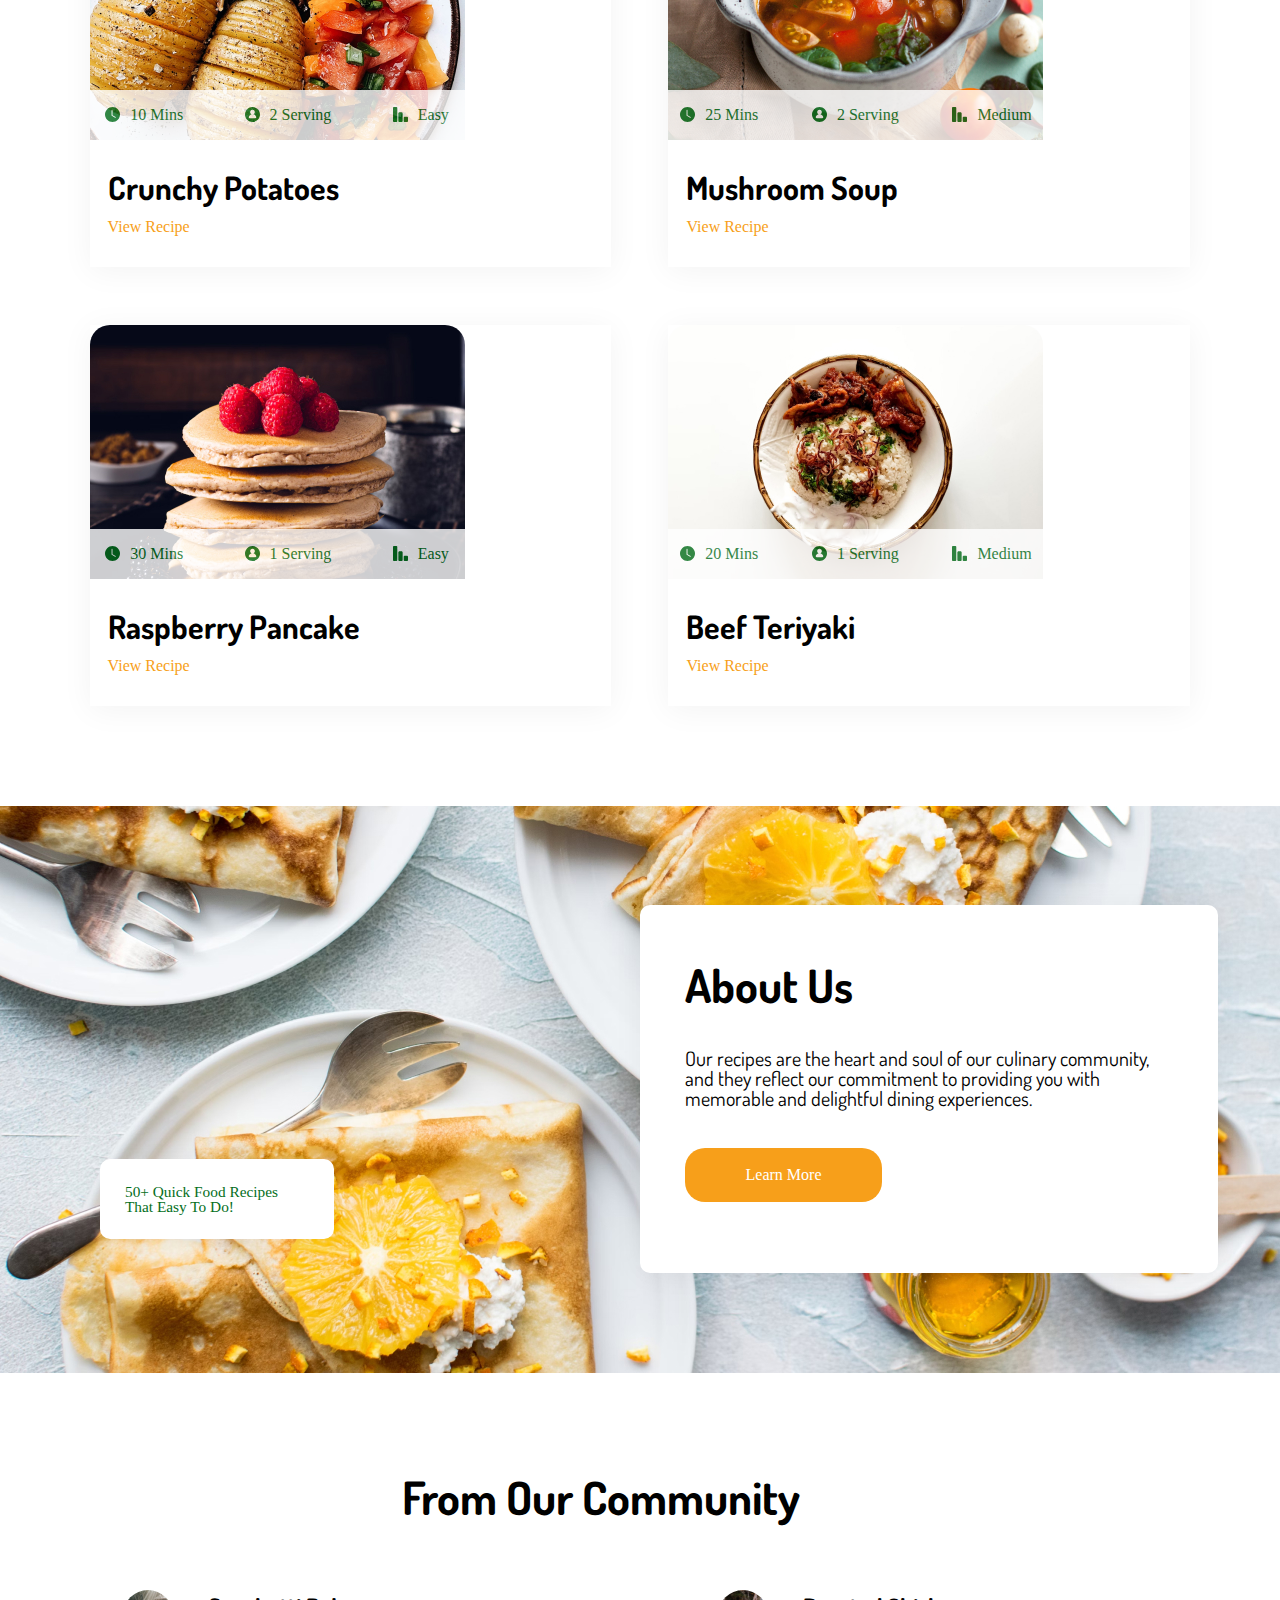
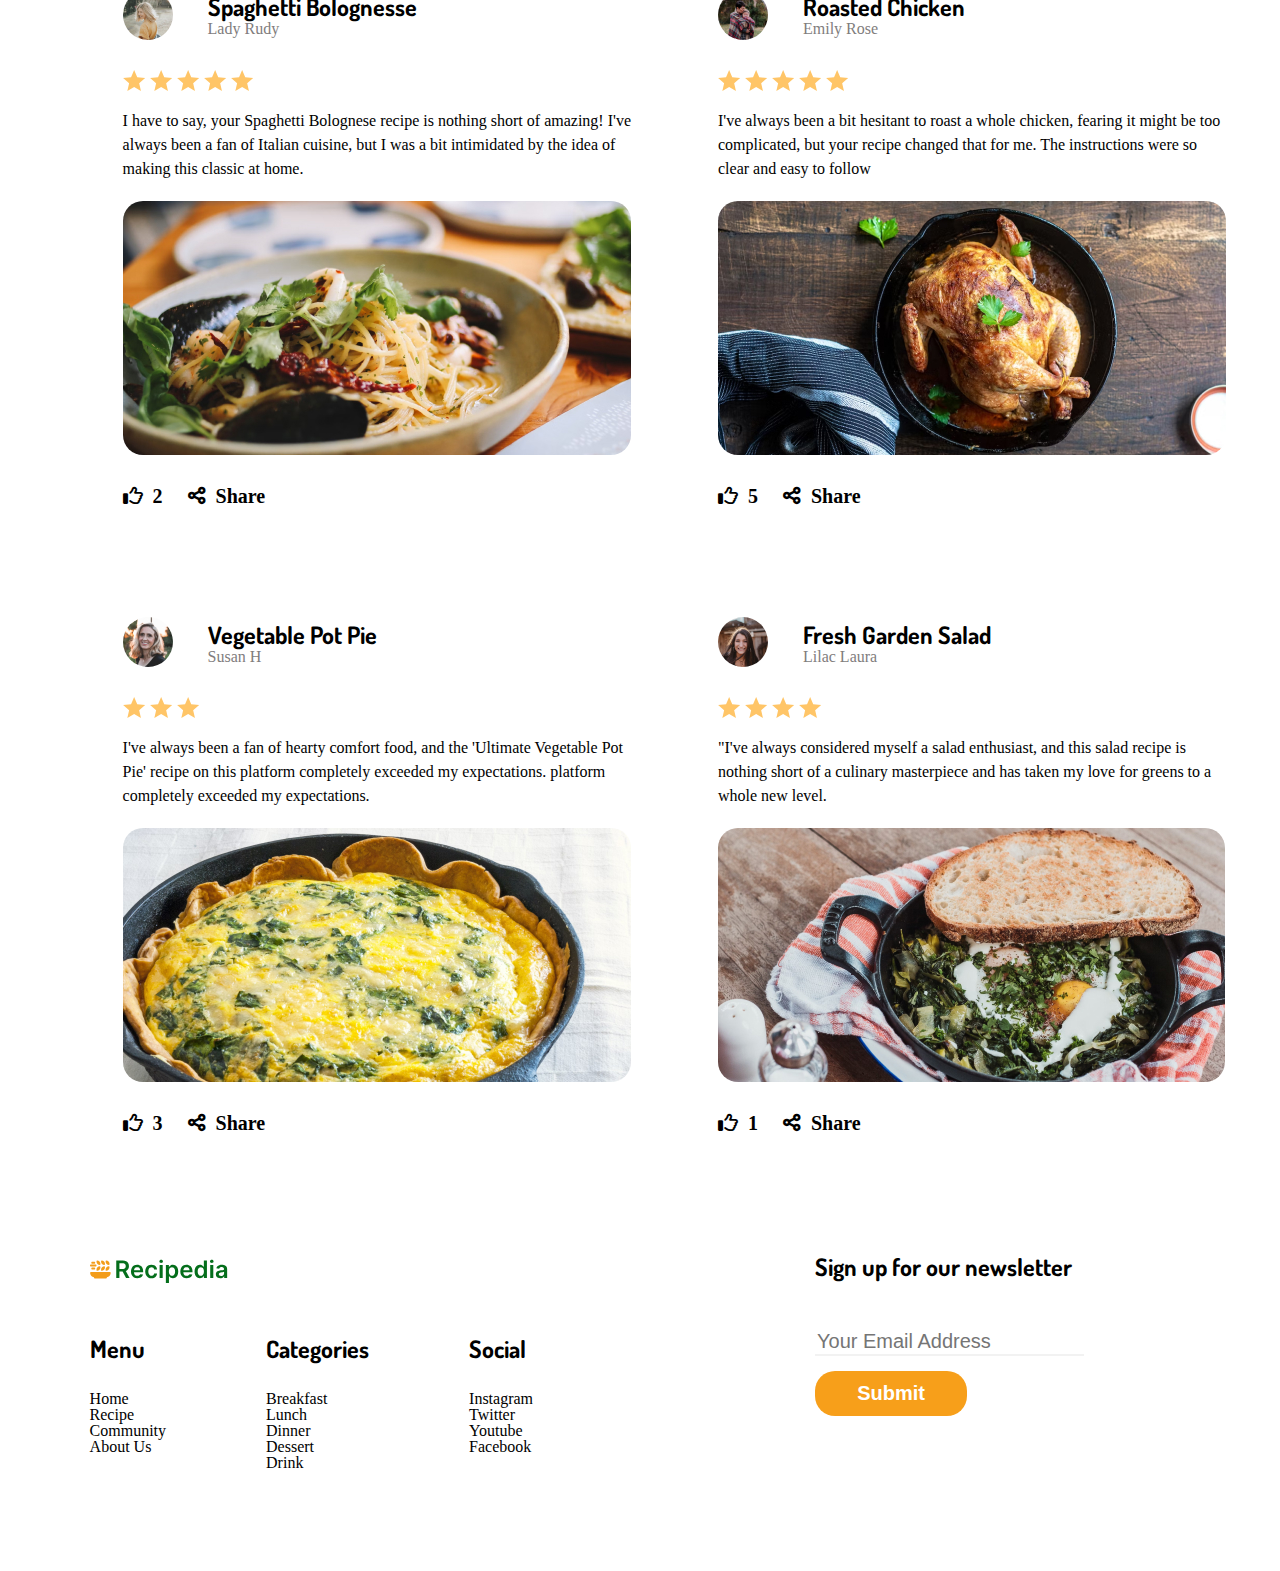
==== commit 06af7a63: "finished" ====
--- a/index.html
+++ b/index.html
@@ -6,10 +6,10 @@
     <meta name="description" content="Final Project">
     <meta name="keywords" content="HTML,CSS,JavaScript">
     <meta name="author" content="Rusudan Ninidze">
-    <meta property="og:title" content="Recipedia" />
-    <meta property="og:type" content="website" />
-    <meta property="og:url" content="https://ruska-n.github.io/Final-Project/" />
-    <meta property="og:image" content="https://www.dropbox.com/scl/fi/abe5uyurcc0xrys8nwly7/section1photo.png?rlkey=qqxj7u2aosk6kwp0aqhfj75lk&st=7ld9cmni&dl=0" />
+    <meta property="og:title" content="Recipedia">
+    <meta property="og:type" content="website">
+    <meta property="og:url" content="https://ruska-n.github.io/Final-Project/">
+    <meta property="og:image" content="https://images.app.goo.gl/44Mq7LwUXehLDbHN7">
     <title>Home</title>
     
     <link rel="stylesheet" href="css/reset.css">
@@ -107,11 +107,11 @@
                         <div class="text-on-plate">
                             <div class="green-icons">
                                 <img src="images/clock-icon.svg" alt="clock" class="icon">
-                                <p>10 Mins</p>
-                            </div>
-                            <div class="green-icons">
-                                <img src="images/user-icon.svg" alt="person" class="icon">
-                                <p>2 Serving</p>
+                                <p>15 Mins</p>
+                            </div>
+                            <div class="green-icons">
+                                <img src="images/user-icon.svg" alt="person" class="icon">
+                                <p>3 Serving</p>
                             </div>
                             <div class="green-icons">
                                 <img src="images/stairs-icon.svg" alt="level" class="icon">
@@ -120,7 +120,7 @@
                         </div>
                     </div>
                     <div class="recipe-title">
-                        <h3>Creamy Salad</h3>
+                        <h3>Tofu Tomatoes Soup</h3>
                         <p><a href="#section3" class="view-recipe">View Recipe</a></p>
                     </div>
                 </div>
@@ -142,7 +142,7 @@
                         </div>
                     </div>
                     <div class="recipe-title">
-                        <h3>Creamy Salad</h3>
+                        <h3>Crunchy Potatoes</h3>
                         <p><a href="#section3" class="view-recipe">View Recipe</a></p>
                     </div>
                 </div>
@@ -151,7 +151,7 @@
                         <div class="text-on-plate">
                             <div class="green-icons">
                                 <img src="images/clock-icon.svg" alt="clock" class="icon">
-                                <p>10 Mins</p>
+                                <p>25 Mins</p>
                             </div>
                             <div class="green-icons">
                                 <img src="images/user-icon.svg" alt="person" class="icon">
@@ -159,12 +159,12 @@
                             </div>
                             <div class="green-icons">
                                 <img src="images/stairs-icon.svg" alt="level" class="icon">
-                                <p>Easy</p>
-                            </div>
-                        </div>
-                    </div>
-                    <div class="recipe-title">
-                        <h3>Creamy Salad</h3>
+                                <p>Medium</p>
+                            </div>
+                        </div>
+                    </div>
+                    <div class="recipe-title">
+                        <h3>Mushroom Soup</h3>
                         <p><a href="#section3" class="view-recipe">View Recipe</a></p>
                     </div>
                 </div>
@@ -173,11 +173,11 @@
                         <div class="text-on-plate">
                             <div class="green-icons">
                                 <img src="images/clock-icon.svg" alt="clock" class="icon">
-                                <p>10 Mins</p>
-                            </div>
-                            <div class="green-icons">
-                                <img src="images/user-icon.svg" alt="person" class="icon">
-                                <p>2 Serving</p>
+                                <p>30 Mins</p>
+                            </div>
+                            <div class="green-icons">
+                                <img src="images/user-icon.svg" alt="person" class="icon">
+                                <p>1 Serving</p>
                             </div>
                             <div class="green-icons">
                                 <img src="images/stairs-icon.svg" alt="level" class="icon">
@@ -186,7 +186,7 @@
                         </div>
                     </div>
                     <div class="recipe-title">
-                        <h3>Creamy Salad</h3>
+                        <h3>Raspberry Pancake</h3>
                         <p><a href="#section3" class="view-recipe">View Recipe</a></p>
                     </div>
                 </div>
@@ -195,20 +195,20 @@
                         <div class="text-on-plate">
                             <div class="green-icons">
                                 <img src="images/clock-icon.svg" alt="clock" class="icon">
-                                <p>10 Mins</p>
-                            </div>
-                            <div class="green-icons">
-                                <img src="images/user-icon.svg" alt="person" class="icon">
-                                <p>2 Serving</p>
-                            </div>
-                            <div class="green-icons">
-                                <img src="images/stairs-icon.svg" alt="level" class="icon">
-                                <p>Easy</p>
-                            </div>
-                        </div>
-                    </div>
-                    <div class="recipe-title">
-                        <h3>Creamy Salad</h3>
+                                <p>20 Mins</p>
+                            </div>
+                            <div class="green-icons">
+                                <img src="images/user-icon.svg" alt="person" class="icon">
+                                <p>1 Serving</p>
+                            </div>
+                            <div class="green-icons">
+                                <img src="images/stairs-icon.svg" alt="level" class="icon">
+                                <p>Medium</p>
+                            </div>
+                        </div>
+                    </div>
+                    <div class="recipe-title">
+                        <h3>Beef Teriyaki</h3>
                         <p><a href="#section3" class="view-recipe">View Recipe</a></p>
                     </div>
                 </div>
--- a/css/style.css
+++ b/css/style.css
@@ -24,10 +24,11 @@
 .ul-el {
     display: flex;
     width: 471px;
-    column-gap: 50px;
+    -moz-column-gap: 50px;
+         column-gap: 50px;
     justify-content: space-between;
-    font-size: 20px;
-    font-weight: bold;
+    font-family: 'Dosis-bold';
+    font-size: 20px;
 }
 .nav-a {
     position: relative;
@@ -69,6 +70,7 @@
 }
 .burger, .burger-menu {
     display: none;
+    font-family: 'Dosis-bold';
 }
 
 /* section 1 styles */
@@ -84,12 +86,15 @@
 }
 .main-title h1 {
     font-size: 64px;
-    font-weight: bold;
+    font-family: 'Dosis-bold';
 }
 .main-title p {
     margin-top: 37px;
     margin-bottom: 61px;
     max-width: 424px;
+    font-family: 'Dosis';
+    font-size: 16px;
+    color: #7F7D7D;
 }
 .orange-click {
     width: 249px;
@@ -126,13 +131,14 @@
 }
 .title-2 h2 {
     font-size: 46px;
-    font-weight: bold;
+    font-family: 'Dosis-bold';
     line-height: 55.7px;
 }
 .title-2 p {
     font-size: 24px;
     color: #7F7D7D;
     line-height: 29px;
+    font-family: 'Dosis';
 }
 .see-all {
     width: 150px;
@@ -211,8 +217,8 @@
 }
 .recipe-title h3 {
     font-size: 32px;
-    font-weight: 600;
     margin-bottom: 15px;
+    font-family: 'Dosis-bold';
 }
 .view-recipe {
     color: var(--orange);
@@ -278,12 +284,13 @@
 }
 .about-us h2 {
     font-size: 46px;
-    font-weight: 600;
+    font-family: 'Dosis-bold';
 }
 .about-us p {
     font-size: 20px;
     margin-top: 40px;
     margin-bottom: 40px;
+    font-family: 'Dosis';
 }
 .learn-more {
     width: 197px;
@@ -304,7 +311,7 @@
 .section-4-title {
     max-width: 475px;
     font-size: 46px;
-    font-weight: 600;
+    font-family: 'Dosis-bold';
     margin: 101px auto 70px auto;
     justify-content: center;
     align-items: center;
@@ -328,7 +335,7 @@
 }
 .dish-name h4 {
     font-size: 24px;
-    font-weight: 600;
+    font-family: 'Dosis-bold';
     line-height: 29px;
 }
 .dish-name h6 {
@@ -377,21 +384,23 @@
     max-width: 1240px;
     width: 86%;
     margin: 100px auto 100px auto;
-    column-gap: 282px;
+    -moz-column-gap: 282px;
+         column-gap: 282px;
 }
 .footer-nav {
     display: flex;
-    column-gap: 100px;
+    -moz-column-gap: 100px;
+         column-gap: 100px;
 }
 .menu-bar h3, .categories h3, .social h3 {
     font-size: 24px;
-    font-weight: 600;
+    font-family: 'Dosis-bold';
     margin-top: 50px;
     margin-bottom: 30px;
 }
 .newsletter h2 {
     font-size: 24px;
-    font-weight: 600;
+    font-family: 'Dosis-bold';
     margin-bottom: 50px;
 }
 .input-el {
--- a/css/font.css
+++ b/css/font.css
@@ -0,0 +1,25 @@
+@font-face {
+    font-family: 'Dosis';
+    src: url('../fonts/Dosis-Regular.eot');
+    src: url('../fonts/Dosis-Regular.eot?#iefix') format('embedded-opentype'),
+        url('../fonts/Dosis-Regular.woff2') format('woff2'),
+        url('../fonts/Dosis-Regular.woff') format('woff'),
+        url('../fonts/Dosis-Regular.ttf') format('truetype'),
+        url('../fonts/Dosis-Regular.svg#Dosis-Regular') format('svg');
+    font-weight: normal;
+    font-style: normal;
+    font-display: swap;
+}
+
+@font-face {
+    font-family: 'Dosis-bold';
+    src: url('../fonts/Dosis-Bold.eot');
+    src: url('../fonts/Dosis-Bold.eot?#iefix') format('embedded-opentype'),
+        url('../fonts/Dosis-Bold.woff2') format('woff2'),
+        url('../fonts/Dosis-Bold.woff') format('woff'),
+        url('../fonts/Dosis-Bold.ttf') format('truetype'),
+        url('../fonts/Dosis-Bold.svg#Dosis-Bold') format('svg');
+    font-weight: bold;
+    font-style: normal;
+    font-display: swap;
+}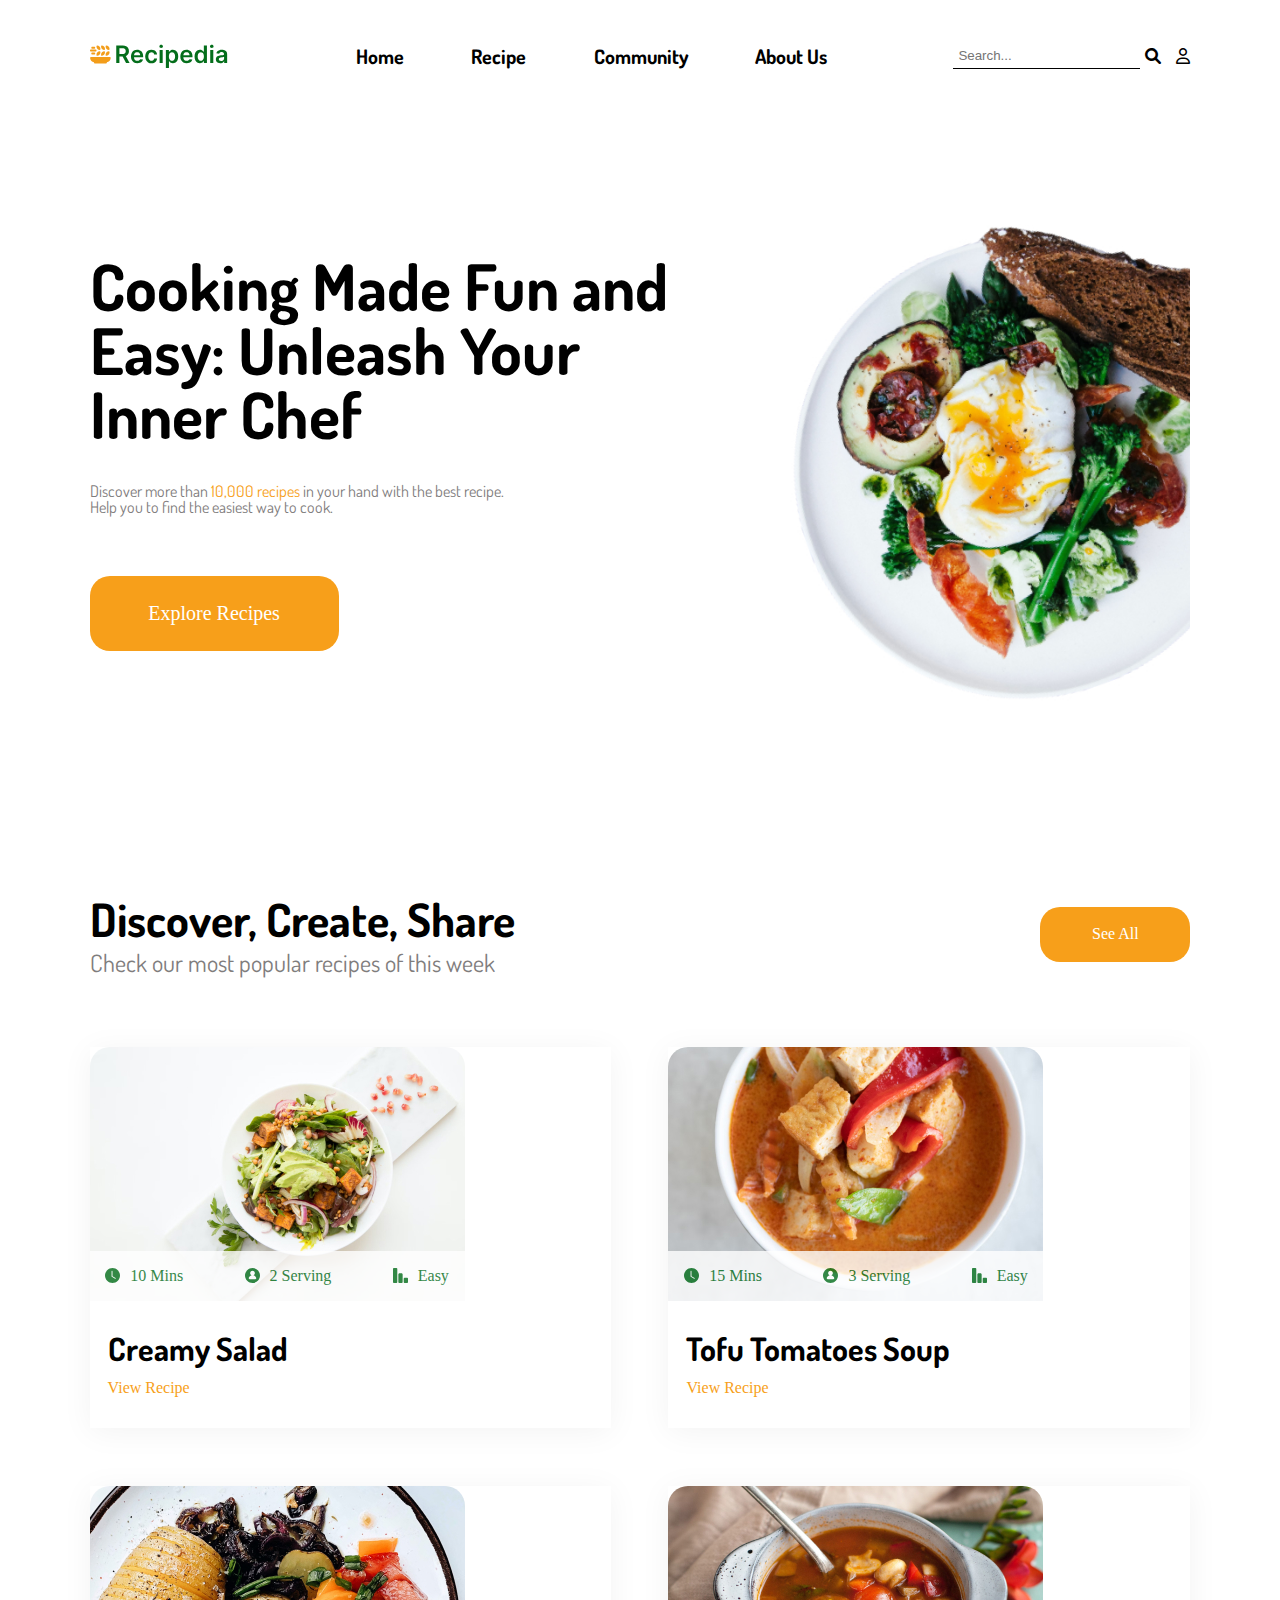
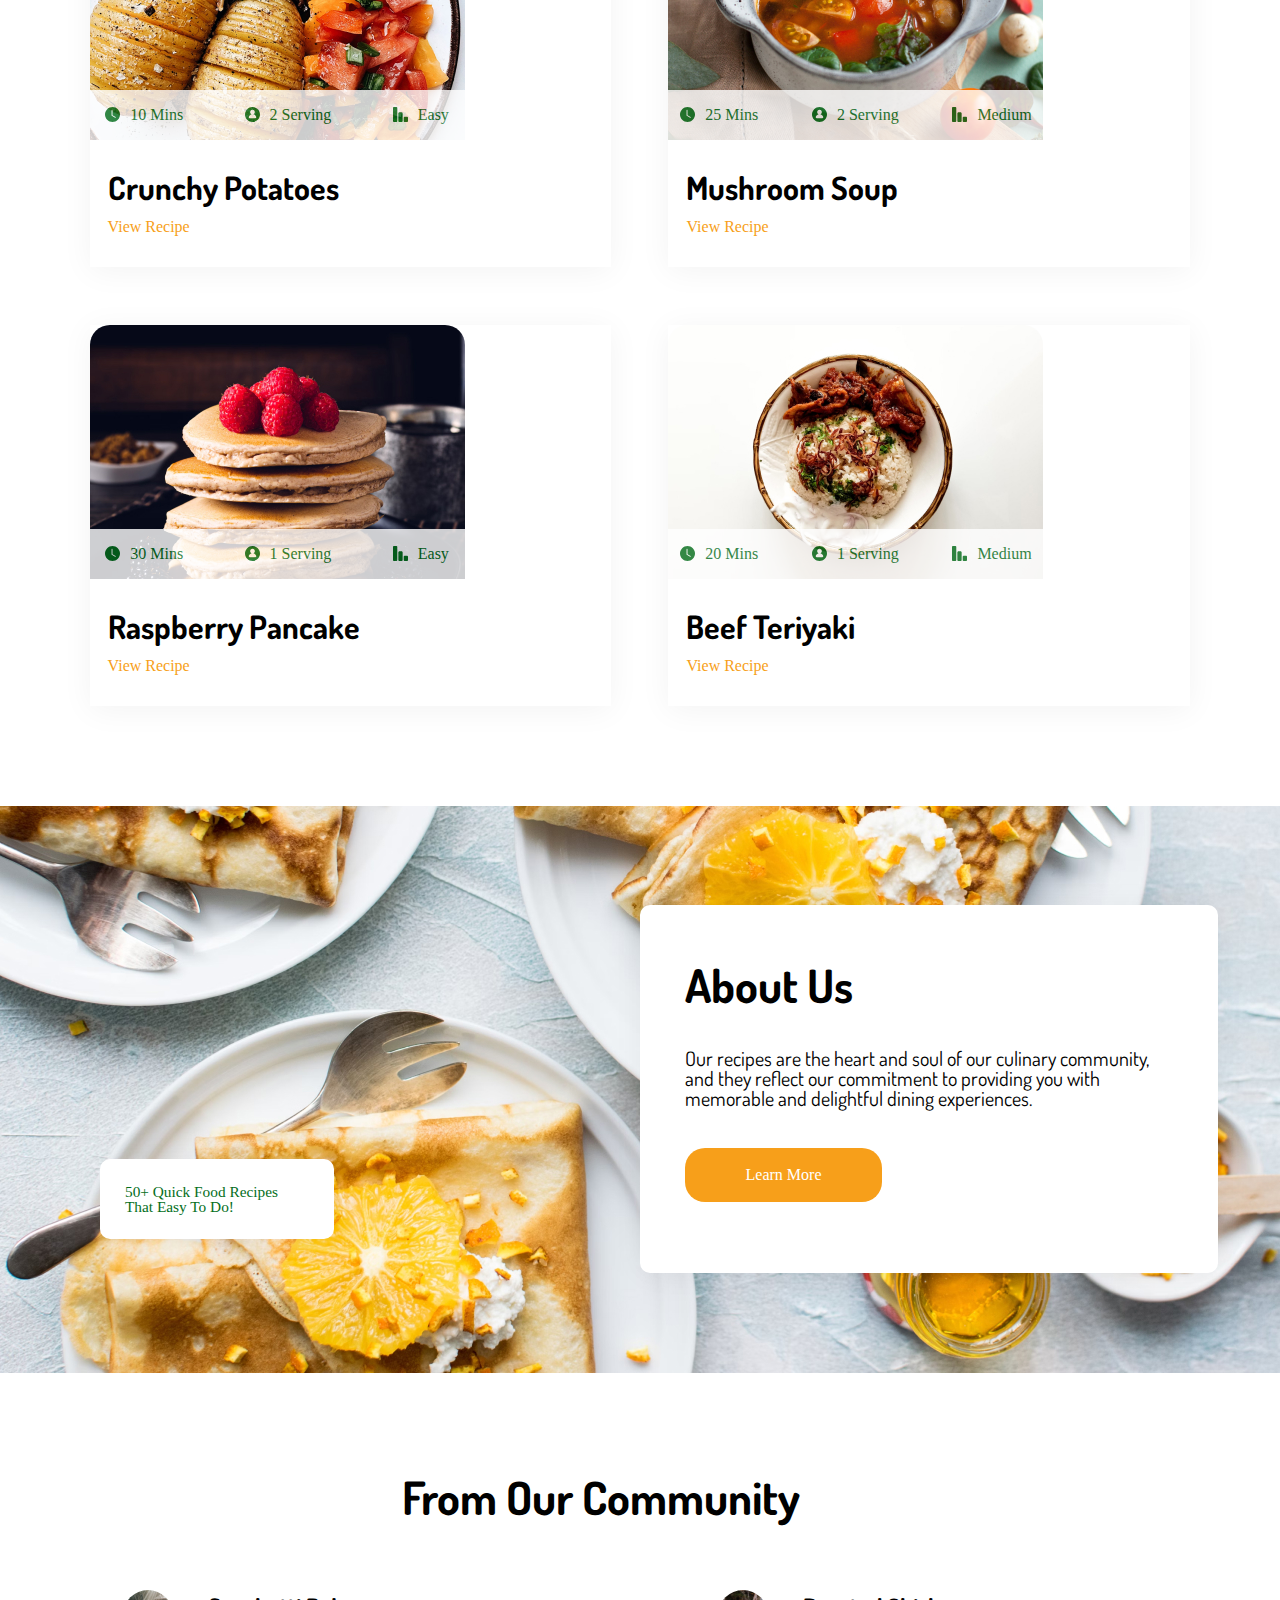
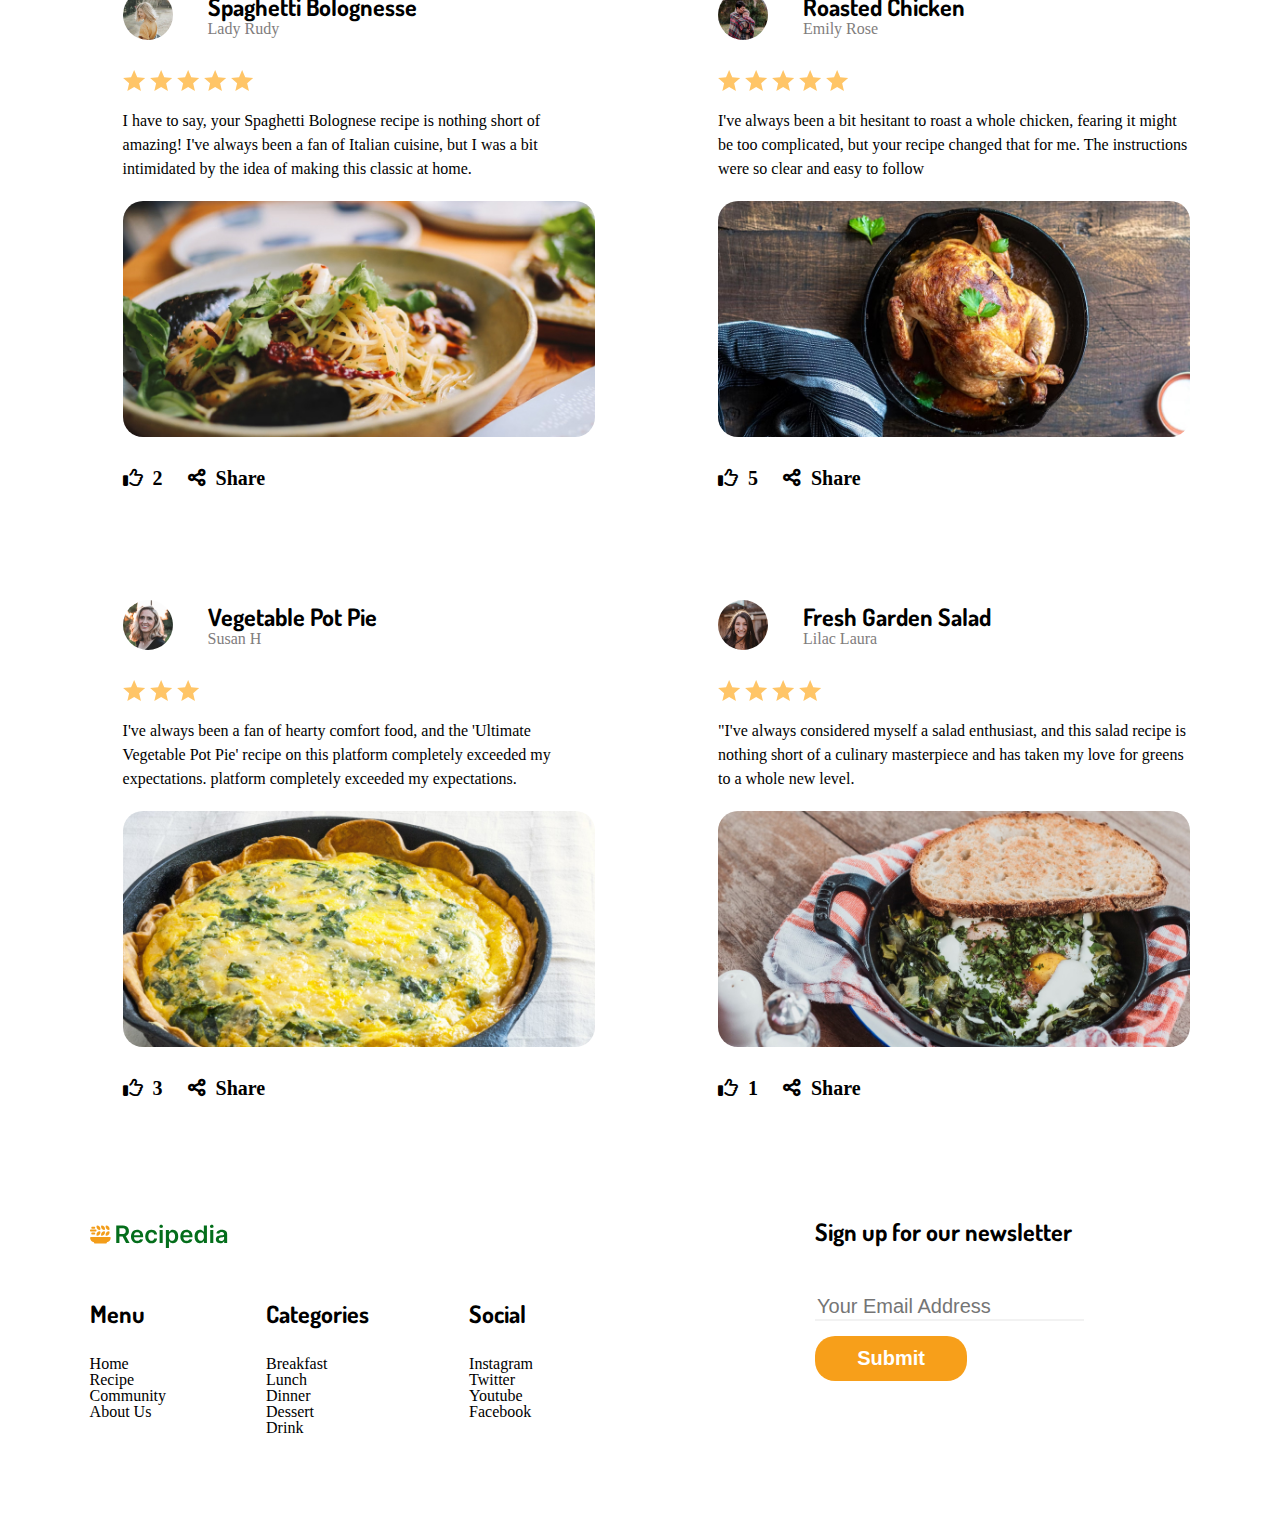
==== commit db2d9a3e: "fff" ====
--- a/index.html
+++ b/index.html
@@ -255,7 +255,7 @@
                         <p>I have to say, your Spaghetti Bolognese recipe is nothing short of amazing! I've always been a fan of Italian cuisine, but I was a bit intimidated by the idea of making this classic at home.</p>
                     </div>
                     <div class="dish-image">
-                        <img src="images/dish1.jpg" alt="dish1">
+                        <img class="dish-img" src="images/dish1.jpg" alt="dish1">
                     </div>
                     <div class="like-share">
                         <div class="like">
@@ -285,7 +285,7 @@
                         <p>I've always been a bit hesitant to roast a whole chicken, fearing it might be too complicated, but your recipe changed that for me. The instructions were so clear and easy to follow</p>
                     </div>
                     <div class="dish-image">
-                        <img src="images/dish2.jpg" alt="dish2">
+                        <img class="dish-img" src="images/dish2.jpg" alt="dish2">
                     </div>
                     <div class="like-share">
                         <div class="like">
@@ -313,7 +313,7 @@
                         <p>I've always been a fan of hearty comfort food, and the 'Ultimate Vegetable Pot Pie' recipe on this platform completely exceeded my expectations. platform completely exceeded my expectations.</p>
                     </div>
                     <div class="dish-image">
-                        <img src="images/dish3.jpg" alt="dish3">
+                        <img class="dish-img" src="images/dish3.jpg" alt="dish3">
                     </div>
                     <div class="like-share">
                         <div class="like">
@@ -342,7 +342,7 @@
                         <p>"I've always considered myself a salad enthusiast, and this salad recipe is nothing short of a culinary masterpiece and has taken my love for greens to a whole new level.</p>
                     </div>
                     <div class="dish-image">
-                        <img src="images/dish4.jpg" alt="dish4">
+                        <img class="dish-img" src="images/dish4.jpg" alt="dish4">
                     </div>
                     <div class="like-share">
                         <div class="like">
--- a/css/style.css
+++ b/css/style.css
@@ -156,7 +156,8 @@
     gap: 58px 57px;
 }
 .plate {
-    width: 375px;
+    max-width: 375px;
+    width: 100%;
     height: 254px;
     position: relative;
     border-radius: 20px 20px 0 0;
@@ -345,13 +346,17 @@
     margin-top: 30px;
 }
 .star-icons p {
-    width: 510px;
+    max-width: 510px;
+    width: 100%;
     line-height: 24px;
     margin-top: 15px;
 }
 .dish-image {
     margin-top: 20px;
     margin-bottom: 28px;
+}
+.dish-img {
+    width: 100%;
 }
 .dish-image img {
     border-radius: 20px;
